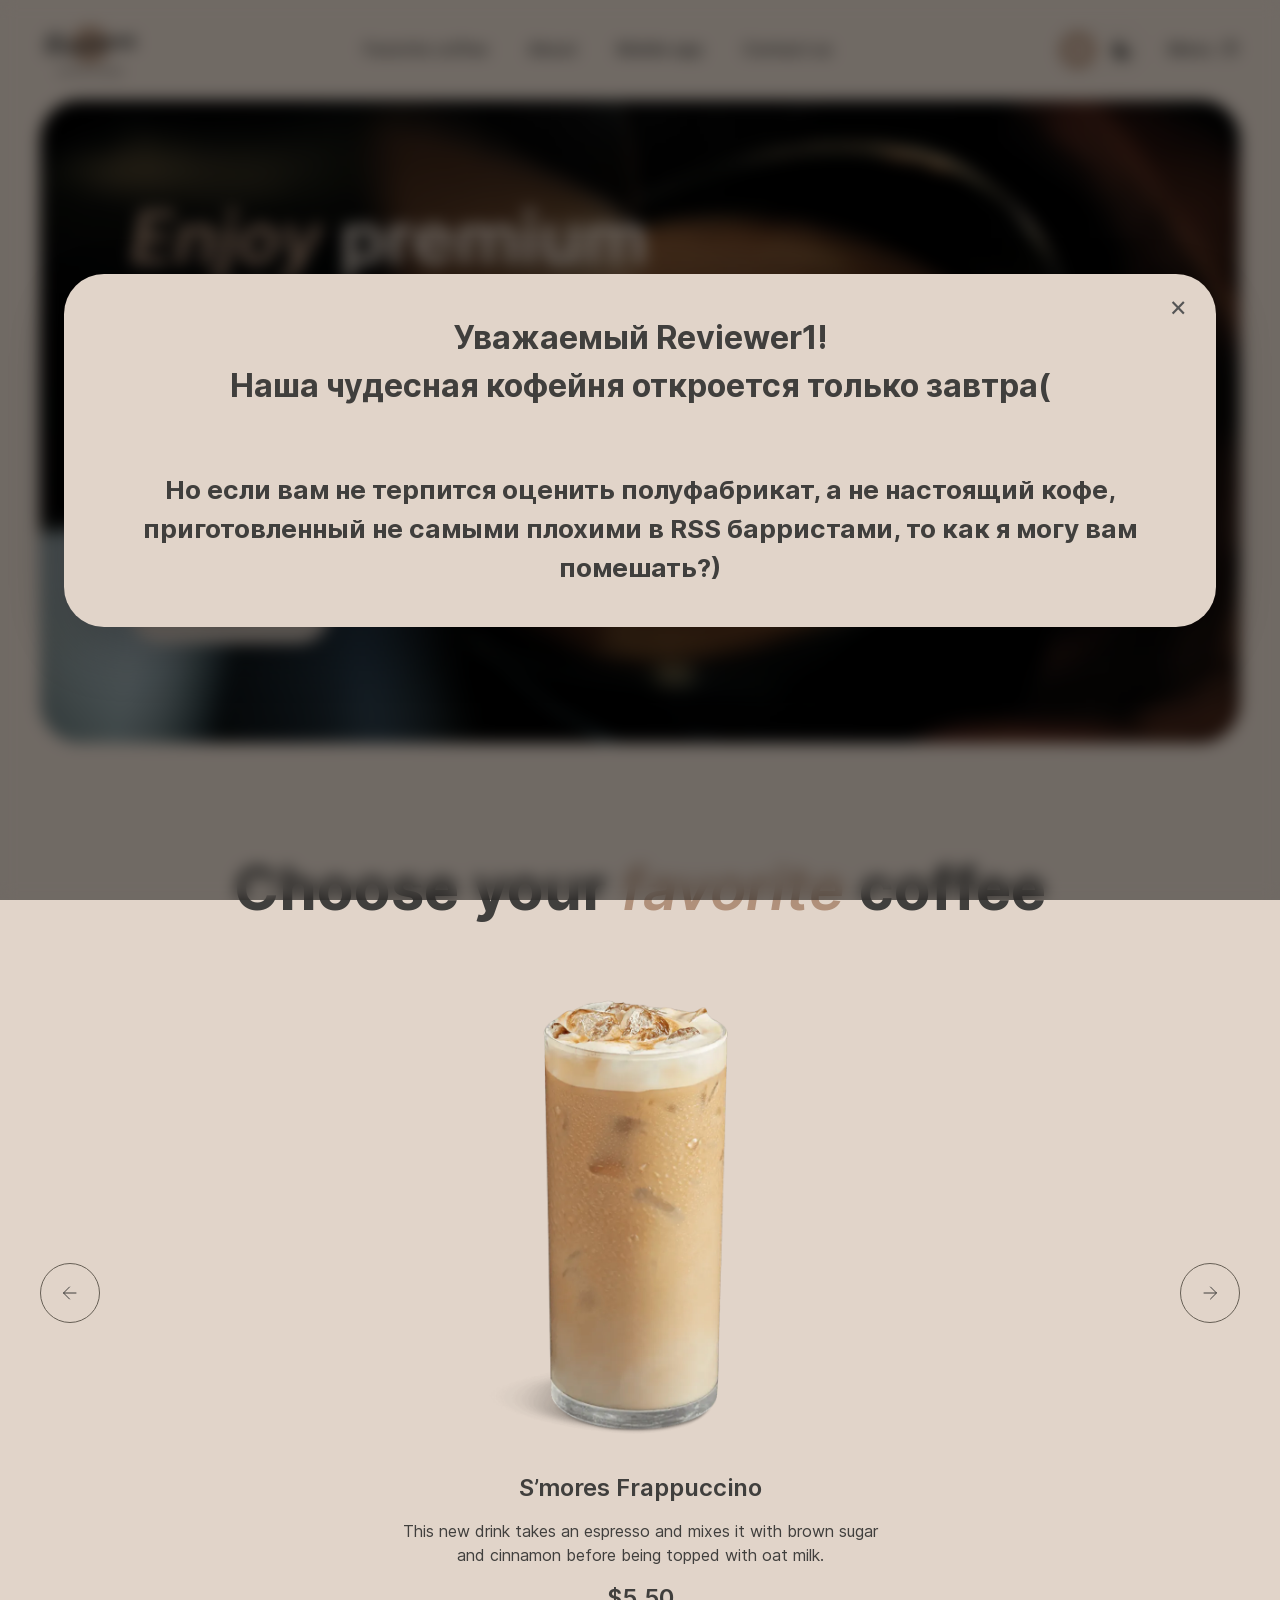
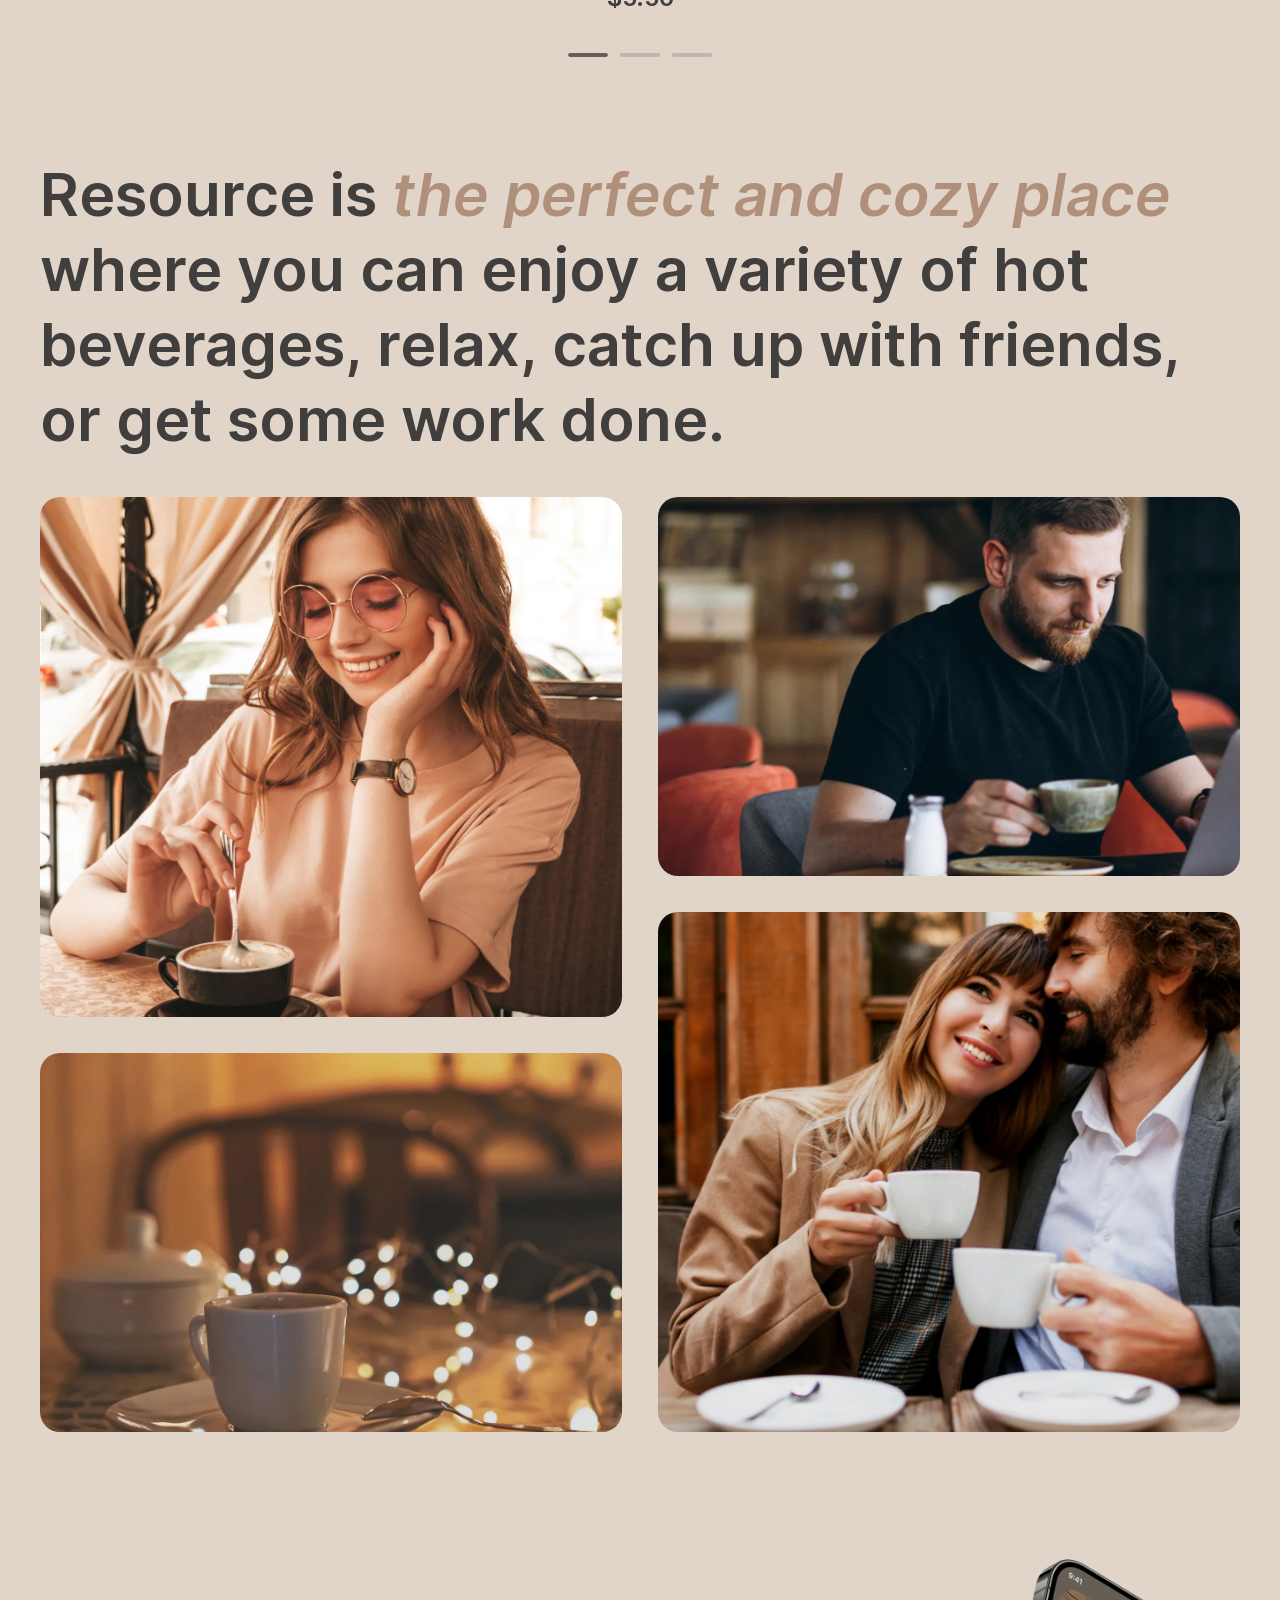
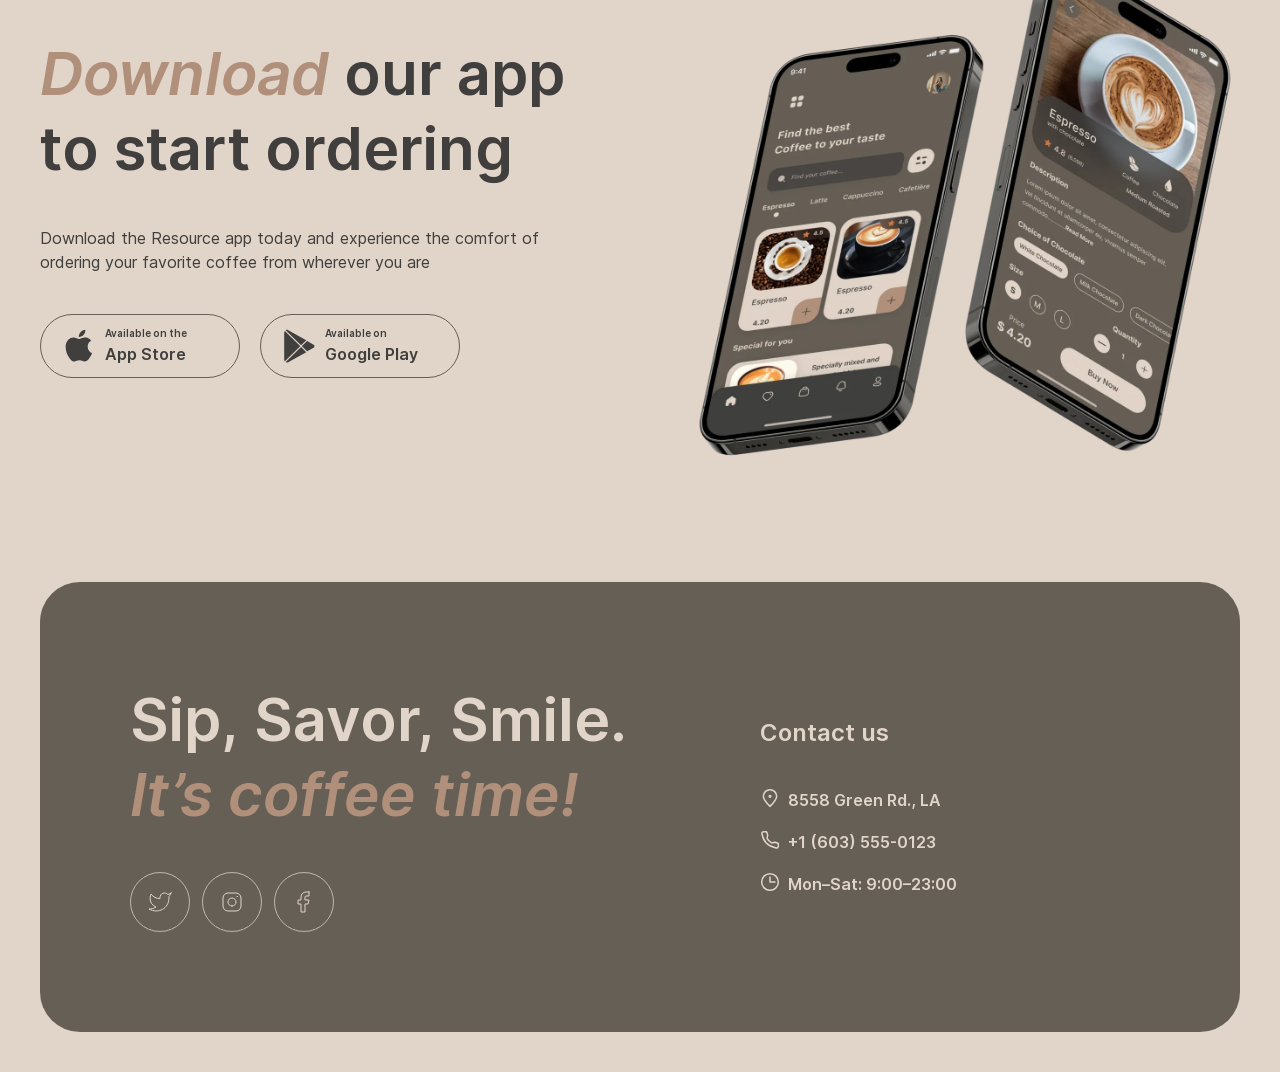
==== index.html @ 0e4a8564 "feat: add footer content" ====
<!DOCTYPE html>
<html lang="en">
<head>
    <meta charset="UTF-8">
    <meta name="viewport" content="width=device-width, initial-scale=1.0">

    <link rel="stylesheet" href="./assets/css/style.css">

    <link rel="icon" type="image/x-icon" href="./favicon.ico">

    <title>Coffee House</title>

    <script>
        (function() {
            const savedTheme = localStorage.getItem('theme');
            const systemPrefersDark = window.matchMedia('(prefers-color-scheme: dark)').matches;
            
            if (savedTheme === 'dark' || (!savedTheme && systemPrefersDark)) {
                document.documentElement.setAttribute('data-theme', 'dark');
            }
        })();
    </script>
</head>
<body>
    <div class="container">
        <header class="header">
            <a class="header__logo" href="./"></a>

            <nav class="header__menu">
                <a class="header__menu-btn link" href="#favorite-coffee">
                    <span>Favorite coffee</span>
                    <span class="link__underline"></span>
                </a>
                <a class="header__menu-btn link" href="#about">
                <span>About</span>
                <span class="link__underline"></span>
                </a>
                <a class="header__menu-btn link" href="#mob-app">
                <span>Mobile app</span>
                <span class="link__underline"></span>
                </a>
                <a class="header__menu-btn link" href="#contact-us">
                <span>Contact us</span>
                <span class="link__underline"></span>
                </a>
            </nav>

            <div class="header__btns-wrapper">
                <button class="header__mob-menu"></button>
                <a class="header__menu-btn header__menu-btn_coffee link" href="./menu.html">
                    <span>Menu</span>
                    <span class="link__underline"></span>
                </a>
                <button class="header__theme" id="theme-toggle"></button>
            </div>
        </header>

        <main class="main">
            <section class="mainscrn">
                <div class="mainscrn__content">
                    <h1 class="mainscrn__title">
                        <span class="mainscrn__title_accent title-accent">Enjoy</span> premium coffee at our charming cafe
                    </h1>
                    <p class="mainscrn__text">
                        With its inviting atmosphere and delicious coffee options, the Coffee House Resource is a popular destination for coffee lovers and those seeking a warm and inviting space to enjoy their favorite beverage.
                    </p>
                    <a class="mainscrn__link" href="./menu.html">
                        <span class="mainscrn__link-txt">Menu</span>
                    </a>
                </div>
            </section>

            <section class="favorite-coffee" id="favorite-coffee">
                <h2 class="favorite-coffee__title">Choose your <span class="favorite-coffee__title_accent title-accent">favorite</span> coffee</h2>
                <div class="slider">
                    <div class="slider__wrapper">
                        <div class="slider__btn-wrapper">
                            <button class="slider__btn slider__btn_left" id="slider-btn-left">
                                <svg width="24" height="24" viewBox="0 0 24 24" fill="none" xmlns="http://www.w3.org/2000/svg">
                                    <path d="M6 12H18.5M12.5 18L18.5 12L12.5 6" stroke-linecap="round" stroke-linejoin="round" />
                                </svg>
                            </button>
                        </div>
                        <div class="slider__line-wrapper">
                            <div class="slider__line">
                                <div class="slider__slide-item">
                                    <div class="slide">
                                        <div class="slide__img-wrapper">
                                            <img class="slide__img" src="./assets/img/slider/coffee-slider-1.webp" alt="A glass of S’mores Frappuccino">
                                        </div>
                                        <h3 class="slide__header">S’mores Frappuccino</h3>
                                        <div class="slide__description">
                                            This new drink takes an espresso and mixes it with brown sugar and cinnamon before being topped with oat milk.
                                        </div>
                                        <div class="slider__price">$5.50</div>
                                    </div>
                                </div>
                            </div>
                        </div>
                        <div class="slider__btn-wrapper">
                            <button class="slider__btn slider__btn_right" id="slider-btn-right">
                                <svg width="24" height="24" viewBox="0 0 24 24" fill="none" xmlns="http://www.w3.org/2000/svg">
                                    <path d="M6 12H18.5M12.5 18L18.5 12L12.5 6" stroke-linecap="round" stroke-linejoin="round" />
                                </svg>
                            </button>
                        </div>
                    </div>
                    <div class="slider__pagination-wrapper">
                        <div class="slider__pagination">
                            <div class="slider__pagination-item"></div>
                            <div class="slider__pagination-item"></div>
                            <div class="slider__pagination-item"></div>
                        </div>
                    </div>
                </div>
            </section>

            <section class="about" id="about">
                <h2 class="about__title">
                    Resource is <span class="about__title_accent title-accent">the perfect and cozy place</span> where you can enjoy a variety of hot beverages, relax, catch up with friends, or get some work done.
                </h2>
                <div class="about__gallery-wrapper gallery">
                    <div class="gallery__column">
                        <div class="gallery__item">
                            <img class="gallery__img" src="./assets/img/about/about-1.webp" alt="a young woman in a cafe">
                        </div>
                        <div class="gallery__item gallery__item_small">
                            <img class="gallery__img" src="./assets/img/about/about-2.webp" alt="a cup of coffee on the table">
                        </div>
                    </div>
                    <div class="gallery__column">
                        <div class="gallery__item gallery__item_small">
                            <img class="gallery__img" src="./assets/img/about/about-3.webp" alt="a man with a cup of coffee">
                        </div>
                        <div class="gallery__item">
                            <img class="gallery__img" src="./assets/img/about/about-4.webp" alt="a man and a woman in a cafe.">
                        </div>
                    </div>
                </div>
            </section>

            <section class="mob-app" id="mob-app">
                <div class="mob-app__column">
                    <div class="mob-app__content-wrapper">
                        <h2 class="mob-app__title">
                            <span class="mob-app__title_accent title-accent">Download</span>&nbsp;our&nbsp;app<br>to&nbsp;start&nbsp;ordering
                        </h2>
                        <p class="mob-app__description">
                            Download the Resource app today and experience the comfort of ordering your favorite coffee from wherever you are
                        </p>
                        <div class="mob-app__btns-wrapper">
                            <a class="mob-app__link" href="https://www.apple.com/app-store/" target="_blank">
                                <svg width="36" height="36" viewBox="0 0 36 36" fill="none" xmlns="http://www.w3.org/2000/svg">
                                    <path d="M26.7063 18.6307C26.6694 14.6324 30.0641 12.6872 30.2193 12.5966C28.2967 9.86366 25.3169 9.49026 24.2697 9.46048C21.767 9.20369 19.3393 10.9206 18.0644 10.9206C16.764 10.9206 14.8008 9.48529 12.6848 9.52747C9.96196 9.56841 7.41468 11.1055 6.01762 13.4923C3.13444 18.359 5.28474 25.5108 8.04705 29.4446C9.42884 31.3712 11.0435 33.5223 13.1569 33.4466C15.2245 33.3635 15.9968 32.1614 18.4919 32.1614C20.9641 32.1614 21.6893 33.4466 23.8447 33.3983C26.0637 33.3635 27.4608 31.463 28.7942 29.519C30.3911 27.3108 31.0323 25.1362 31.0578 25.0245C31.0056 25.0071 26.7483 23.4229 26.7063 18.6307Z" />
                                    <path d="M22.6347 6.87268C23.7468 5.51675 24.5076 3.67205 24.2964 1.80005C22.6869 1.86952 20.674 2.88554 19.5149 4.21169C18.4893 5.38029 17.5732 7.29571 17.8099 9.097C19.6179 9.2285 21.4743 8.20752 22.6347 6.87268Z" />
                                </svg>
                                <span class="mob-app__btn-text-wrapper">
                                    <span class="mob-app__btn-label">Available on the</span>
                                    <span class="mob-app__btn-text">App Store</span>
                                </span>
                            </a>
                            <a class="mob-app__link" href="https://pay.google.com/" target="_blank">
                                <svg width="36" height="36" viewBox="0 0 36 36" fill="none" xmlns="http://www.w3.org/2000/svg">
                                    <path d="M3.7558 3.20309C3.39335 3.57302 3.18359 4.14896 3.18359 4.89483V31.4995C3.18359 32.2454 3.39335 32.8213 3.7558 33.1913L3.84525 33.2725L19.1359 18.3701V18.0182L3.84525 3.11587L3.7558 3.20309Z" />
                                    <path d="M26.0776 23.34L20.9863 18.3701V18.0182L26.0837 13.0482L26.1979 13.1129L32.2345 16.4618C33.9573 17.4122 33.9573 18.9761 32.2345 19.9325L26.1979 23.2754L26.0776 23.34Z" />
                                    <path d="M25.2733 24.2008L20.0617 19.1196L4.68164 34.1167C5.25384 34.7031 6.18695 34.7738 7.24807 34.1873L25.2733 24.2008Z" />
                                    <path d="M25.2733 12.1876L7.24807 2.20103C6.18695 1.62058 5.25384 1.69125 4.68164 2.27772L20.0617 17.2688L25.2733 12.1876Z" />
                                </svg>
                                <span class="mob-app__btn-text-wrapper">
                                    <span class="mob-app__btn-label">Available on</span>
                                    <span class="mob-app__btn-text">Google Play</span>
                                </span>
                            </a>
                        </div>
                    </div>
                </div>
                <div class="mob-app__column">
                    <div class="mob-app__img-wrapper">
                        <img class="mob-app__img" src="./assets/img/mobile-screens.webp" alt="Mobile phones">
                    </div>
                </div>
            </section>
        </main>

        <footer class="footer" id="contact-us">
            <div class="footer__column">
                <h2 class="footer__title">
                    Sip,&nbsp;Savor,&nbsp;Smile.<br> 
                    <span class="footer__title_accent title-accent">
                        It’s&nbsp;coffee&nbsp;time!
                    </span>
                </h2>
                <div class="footer__links-wrapper">
                    <a class="footer__social-link" href="https://x.com/" target="_blank">
                        <svg class="contact-us__btn-svg" width="24" height="24" viewBox="0 0 24 24" fill="none" xmlns="http://www.w3.org/2000/svg">
                            <path d="M23 3.01006C23 3.01006 20.9821 4.20217 19.86 4.54006C19.2577 3.84757 18.4573 3.35675 17.567 3.13398C16.6767 2.91122 15.7395 2.96725 14.8821 3.29451C14.0247 3.62177 13.2884 4.20446 12.773 4.96377C12.2575 5.72309 11.9877 6.62239 12 7.54006V8.54006C10.2426 8.58562 8.50127 8.19587 6.93101 7.4055C5.36074 6.61513 4.01032 5.44869 3 4.01006C3 4.01006 -1 13.0101 8 17.0101C5.94053 18.408 3.48716 19.109 1 19.0101C10 24.0101 21 19.0101 21 7.51006C20.9991 7.23151 20.9723 6.95365 20.92 6.68006C21.9406 5.67355 23 3.01006 23 3.01006Z" stroke="#E1D4C9" stroke-linecap="round" stroke-linejoin="round"></path>
                        </svg>
                    </a>
                    <a class="footer__social-link" href="https://www.instagram.com/" target="_blank">
                        <svg class="contact-us__btn-svg" width="24" height="24" viewBox="0 0 24 24" fill="none" xmlns="http://www.w3.org/2000/svg">
                            <path d="M12 16C14.2091 16 16 14.2091 16 12C16 9.79086 14.2091 8 12 8C9.79086 8 8 9.79086 8 12C8 14.2091 9.79086 16 12 16Z" stroke="#E1D4C9" stroke-linecap="round" stroke-linejoin="round"></path>
                            <path d="M3 16V8C3 5.23858 5.23858 3 8 3H16C18.7614 3 21 5.23858 21 8V16C21 18.7614 18.7614 21 16 21H8C5.23858 21 3 18.7614 3 16Z" stroke="#E1D4C9"></path>
                            <path d="M17 6.51L17.51 6.49889" stroke="#E1D4C9" stroke-linecap="round" stroke-linejoin="round"></path>
                        </svg>
                    </a>
                    <a class="footer__social-link" href="https://www.facebook.com/" target="_blank">
                        <svg class="contact-us__btn-svg" width="24" height="24" viewBox="0 0 24 24" fill="none" xmlns="http://www.w3.org/2000/svg">
                            <path d="M17 2H14C12.6739 2 11.4021 2.52678 10.4645 3.46447C9.52678 4.40215 9 5.67392 9 7V10H6V14H9V22H13V14H16L17 10H13V7C13 6.73478 13.1054 6.48043 13.2929 6.29289C13.4804 6.10536 13.7348 6 14 6H17V2Z" stroke="#E1D4C9" stroke-linecap="round" stroke-linejoin="round"></path>
                        </svg>
                    </a>
                </div>
            </div>
            <div class="footer__column footer__column_right">
                <div class="footer__contacts-wrapper">
                    <h3 class="footer__subtitle">Contact us</h3>
                    <a class="footer__link" href="https://maps.app.goo.gl/5WCi4WLvcCcSNafm6" target="_blank">
                        <span>8558 Green Rd., LA</span>
                        <span class="footer__link-underline"></span>
                    </a>
                    <a class="footer__link footer__link_phone" href="tel:+16035550123">
                        <span>+1 (603) 555-0123</span>
                        <span class="footer__link-underline"></span>
                    </a>
                    <p class="footer__time">
                        <span>Mon–Sat: 9:00–23:00</span>
                    </p>
                </div>
            </div>
        </footer>
    </div>

    <script type="module" src="./assets/js/main.js"></script>
    <script type="module" src="./assets/js/popup.js"></script>
</body>
</html>
---- assets/css/style.css ----
/*--- Fonts ---*/
/* Inter Regular */
@font-face {
  font-family: 'Inter';
  src: url('./../fonts/Inter-Regular.woff2') format('woff2');
  font-weight: 400;
  font-style: normal;
  font-display: swap;
}

/* Inter SemiBold */
@font-face {
  font-family: 'Inter';
  src: url('./../fonts/Inter-SemiBold.woff2') format('woff2');
  font-weight: 600;
  font-style: normal;
  font-display: swap;
}

/* Inter SemiBold Italic */
@font-face {
  font-family: 'Inter';
  src: url('./../fonts/Inter-SemiBoldItalic.woff2') format('woff2');
  font-weight: 600;
  font-style: italic;
  font-display: swap;
}

/* Inter Bold */
@font-face {
  font-family: 'Inter';
  src: url('./../fonts/Inter-Bold.woff2') format('woff2');
  font-weight: 700;
  font-style: normal;
  font-display: swap;
}

/*--- Reset ---*/
* {
  /*--- Disable outline light on touchscreen devices ---*/
  -webkit-tap-highlight-color: transparent;
  outline: none;

  /*--- Disable select text and image ---*/
  -moz-user-select: none;
  -o-user-select: none;
  -khtml-user-select: none;
  -webkit-user-select: none;
  -ms-user-select: none;
  user-select: none;

  /*--- Reset Styles ---*/
  box-sizing: border-box;
  padding: 0;
  margin: 0;

  /*--- Scrollbar for all ---*/
  scrollbar-width: thin; /* thin | auto | none */
  scrollbar-color: rgba(120, 120, 120, 0.4) transparent;
}

/*--- Scrollbar for all ---*/
::-webkit-scrollbar {
  width: 12px;
  height: 12px;
}

::-webkit-scrollbar-track {
  background: transparent;
}

::-webkit-scrollbar-thumb {
  background-color: rgba(120, 120, 120, 0.4);
  border-radius: 6px;
  border: 3px solid transparent;
  background-clip: content-box;
}

::-webkit-scrollbar-thumb:hover {
  background-color: rgba(120, 120, 120, 0.6);
}

/*--- Vars ---*/
:root {
  /* Colors */
  --main-bg-color: #e1d4c9;
  --background-container: #665f55;
  --text-primary: #403f3d;
  --text-inverse: #e1d4c9;
  --text-accent: #b0907a;
  --border-primary: #c1b6ad;
  --border-color: #665f55;
  --pagination-color: #c1b6ad;
  --pagination-active: #665f55;
  --arrow: #403F3D;

  /* paddings */
  --main-paddings: clamp(16px, calc(16px + (40 - 16) * ((100vw - 400px) / (760 - 400))), 40px);
  --mainscrn-paddings-tb: 100px;
  --mainscrn-paddings-lr: clamp(60px, calc(60px + (100 - 60) * ((100vw - 800px) / (1440 - 800))), 100px);
  --footer-paddings-tb: 100px;
  --footer-paddings-lr: clamp(60px, calc(60px + (100 - 60) * ((100vw - 800px) / (1440 - 800))), 100px);

  transition: background-color 0.4s ease, color 0.4s ease;
}

html[data-theme="dark"] {
  --main-bg-color: #292826;
  --background-container: #403f3d;
  --text-primary: #e1d4c9;
  --border-primary: #665f55;
  --border-color: #c1b6ad;
  --pagination-color: #665f55;
  --pagination-active: #c1b6ad;
  --arrow: #E1D4C9;
}

/*--- Common ---*/
html {
  scroll-behavior: smooth;
}

body {
  display: flex;
  flex-direction: column;
  align-items: center;

  width: 100%;
  min-height: 100vh;

  font-family: Inter;
  font-size: 16px;
  font-weight: 400;
  line-height: 1.5;
  color: var(--text-primary);

  background-color: var(--main-bg-color);
}

a {
  text-decoration: none;
}

.container {
  width: 100%;
  min-height: 100vh;
  max-width: 1440px;
  padding: 20px var(--main-paddings) 40px var(--main-paddings);
}

.link {
  display: flex;
  align-items: flex-start;
  position: relative;
  text-decoration: none;
  color: var(--text-primary);
  font-size: 16px;
  font-style: normal;
  font-weight: 600;
  line-height: 149%;
  height: 24px;
  overflow: visible;
}

.link__underline {
  position: absolute;
  left: 0px;
  bottom: -2px;
  display: flex;
  justify-content: center;
  width: 100%;
  height: 2px;
}

.link__underline::after {
  content: '';
  background-color: var(--text-primary);
  display: block;
  width: 1px;
  height: 2px;
  opacity: 0;
  transition: 0.4s ease-in;
  -webkit-transition: 0.4s ease-in;
}

.link_on .link__underline::after {
  width: 100%;
  opacity: 1;
}


/*--- Header ---*/
.header {
  display: flex;
  justify-content: space-between;
  align-items: center;

  width: 100%;
  height: 60px;
}

.header__logo {
  display: block;
  position: relative;

  width: 100px;
  height: 60px;

  background-image: url(./../img/logo.svg);
  background-repeat: no-repeat;
  background-position: center;
  background-size: 100%;
}

.header__logo::before {
  content: '';
  position: absolute;
  top: 0;
  left: 0;
  width: 100%;
  height: 100%;
  z-index: 1;
  opacity: 0;
  transition: opacity 0.4s ease;

  background-image: url(./../img/logo-dark.svg);
  background-repeat: no-repeat;
  background-position: center;
  background-size: 100%;
}

html[data-theme="dark"] .header__logo::before {
  opacity: 1;
}

.header__menu {
  display: flex;
  gap: clamp(12px, calc(12px + (40 - 12) * ((100vw - 780px) / (930 - 780))), 40px);
}

.header__btns-wrapper {
  display: flex;
  flex-direction: row-reverse;
  align-items: center;
  gap: clamp(12px, calc(12px + (24 - 12) * ((100vw - 780px) / (930 - 780))), 24px);
}

.header__mob-menu {
  position: relative;

  display: none;
  justify-content: center;
  align-items: center;

  width: 44px;
  height: 44px;

  border: 1px solid var(--border-color);
  border-radius: 50%;
  background-color: transparent;

  cursor: pointer;
}

.header__mob-menu::before,
.header__mob-menu::after {
  content: '';
  position: absolute;
  top: 16px;
  left: 13px;

  width: 16px;
  height: 2px;

  background-color: var(--border-color);
}

.header__mob-menu::after {
  top: auto;
  bottom: 16px;
}

.header__menu-btn_coffee {
  position: relative;
  width: 72px;
}

.header__menu-btn_coffee::before,
.header__menu-btn_coffee::after {
  content: '';
  position: absolute;
  top: 0px;
  right: 0px;
  overflow: visible;
  z-index: 0;

  width: 20px;
  height: 20px;

  background-image: url(./../img/coffee-cup.svg);
  background-repeat: no-repeat;
  background-size: 100%;
  background-position: center;

  opacity: 1;

  transition: opacity 0.4s ease;
}

.header__menu-btn_coffee::after {
  background-image: url(./../img/coffee-cup-dark.svg);
  opacity: 0;
}

html[data-theme="dark"] .header__menu-btn_coffee::after {
  opacity: 1;
}

.header__theme {
  position: relative;
  width: 88px;
  height: 44px;

  display: block;

  border: none;
  background-color: transparent;
  background-image: url(./../img/theme-switch.svg);
  background-repeat: no-repeat;
  background-size: 100%;
  background-position: center;

  cursor: pointer;
}

.header__theme::before {
  content: '';
  position: absolute;
  top: 0;
  left: 0;
  z-index: 1;
  width: 100%;
  height: 100%;

  background-image: url(./../img/theme-switch-hover.svg);
  background-repeat: no-repeat;
  background-size: 100%;
  background-position: center;

  opacity: 0;

  transition: opacity 0.4s ease;
}

html[data-theme="dark"] .header__theme {
  background-image: url(./../img/theme-switch-dark.svg);
}

html[data-theme="dark"] .header__theme::before {
  background-image: url(./../img/theme-switch-dark-hover.svg);
}



/*--- Main ---*/
.main {
  width: 100%;
  margin-top: 20px;
  min-height: 100px;
}

/* Main Screen */
.mainscrn {
  position: relative;
  overflow: hidden;

  width: 100%;
  padding: var(--mainscrn-paddings-tb) var(--mainscrn-paddings-lr);

  border-radius: 40px;
  background-image: url(./../img/img-hero.webp);
  background-repeat: no-repeat;
  background-size: cover;
  background-position: center;
}

.mainscrn__content {
  width: 100%;
  max-width: 530px;
}

.mainscrn__title {
  font-weight: 600;
  font-size: clamp(42px, calc(42px + (72 - 42) * ((100vw - 400px) / (760 - 400))), 72px);
  color: var(--text-inverse);
  line-height: 1.05;
}

.title-accent {
  font-style: italic;
  color: var(--text-accent);
}

.mainscrn__text {
  margin-top: 40px;
  font-weight: 400;
  line-height: 1.5;
  color: var(--text-inverse);
}

.mainscrn__link {
  display: flex;
  justify-content: center;
  align-items: center;

  width: 200px;
  height: 64px;
  margin-top: 40px;
  border-radius: 100px;

  background-color: var(--main-bg-color);
  font-weight: 600;
  color: var(--text-primary);
}

.mainscrn__link-txt {
  position: relative;
  padding-right: 25px;

  transform: translateX(12px);

  transition: transform 0.4s ease;
}

.mainscrn__link-txt::after {
  content: '';
  position: absolute;
  top: 0px;
  right: 0px;

  width: 20px;
  height: 20px;

  background-image: url(./../img/coffee-cup.svg);
  background-repeat: no-repeat;
  background-image: cover;
  background-position: center;
  opacity: 0;

  transition: opacity 0.4s ease;
}

html[data-theme="dark"] .mainscrn__link-txt::after {
  background-image: url(./../img/coffee-cup-dark.svg);
}

/* Favorite Coffee */
.favorite-coffee {
  margin-top: 100px;
}

.favorite-coffee__title {
  font-size: clamp(32px, calc(32px + (60 - 32) * ((100vw - 400px) / (760 - 400))), 60px);
  color: var(--text-primary);
  text-align: center;
}

.slider {
  position: relative;
  overflow: hidden;
  margin-top: 40px;
}

.slider__wrapper {
  display: flex;
  justify-content: space-between;
}

.slider__pagination-wrapper {
  display: flex;
  justify-content: center;
  margin-top: 40px;
}

.slider__pagination {
  display: flex;
  gap: 12px;
}

.slider__pagination-item {
  position: relative;
  overflow: hidden;

  width: 40px;
  height: 4px;
  border-radius: 2px;
  background-color: var(--pagination-color);

  cursor: pointer;
}

.slider__pagination-item::before {
  content: '';
  position: absolute;
  top: 0;
  left: 0;

  width: 40px;
  height: 4px;

  border-radius: 2px;
  background-color: var(--pagination-active);
  
  transform: translateX(-100%);
}

.slider__pagination-item:nth-child(1)::before {
  transform: translateX(0%);
}

.slider__btn-wrapper {
  display: flex;
  justify-content: center;
  align-items: center;

  width: 60px;
}

.slider__btn {
  display: flex;
  justify-content: center;
  align-items: center;

  width: 60px;
  height: 60px;

  border: 1px solid var(--border-color);
  border-radius: 50%;
  background-color: transparent;

  transition: all 0.4s ease;
  cursor: pointer;
}

.slider__btn svg path {
  stroke: var(--arrow);
  transition: all 0.4s ease;
}

.slider__btn_left {
  transform: rotate(180deg);
}

.slider__line-wrapper {
  position: relative;
  flex: 1 1 auto;
  
  min-height: 100px;
}

.slider__line {
  position: relative;

  display: flex;

  width: 100%;
  min-height: 100px;
}

.slider__slide-item {
  display: flex;
  justify-content: center;
  
  width: 100%;
}

.slide {
  width: 100%;
  max-width: 480px;
}

.slide__img-wrapper {
  position: relative;
  overflow: hidden;

  display: flex;
  justify-content: center;
  align-items: center;

  width: 100%;
  aspect-ratio: 1 / 1;
}

.slide__header {
  margin-top: 20px;
}

.slide__img {
  width: 100%;
  object-fit: cover;
}

.slide__header {
  margin-top: 20px;
  text-align: center;
  font-size: 24px;
  font-weight: 600;
  line-height: 1.25;
}

.slide__description {
  margin-top: 16px;
  text-align: center;
}

.slider__price {
  margin-top: 16px;
  font-weight: 600;
  font-size: 24px;
  line-height: 1.25;
  text-align: center;
}

/* About */
.about {
  margin-top: 100px;
}

.about__title {
  font-size: clamp(32px, calc(32px + (60 - 32) * ((100vw - 400px) / (760 - 400))), 60px);
  font-weight: 600;
  line-height: 1.25;
}

.about__gallery-wrapper {
  display: flex;
  gap: clamp(12px, calc(12px + (40 - 12) * ((100vw - 780px) / (1360 - 780))), 40px);

  margin-top: 40px;
}

.gallery__column {
  flex: 1 1 auto;
  display: flex;
  flex-direction: column;
  align-items: center;
  gap: clamp(12px, calc(12px + (40 - 12) * ((100vw - 780px) / (1360 - 780))), 40px);

  width: 50%;
}

.gallery__item {
  position: relative;
  overflow: hidden;

  display: flex;
  justify-content: center;
  align-items: center;

  width: 100%;
  aspect-ratio: 66 / 59;

  border-radius: 20px;
}

.gallery__item_small {
  aspect-ratio: 66 / 43;
}

.gallery__img {
  display: block;
  width: 100%;
  object-fit: cover;
  transform: scale(1.1);
  transition: transform 0.4s ease;
}

/* Mobile App */
.mob-app {
  position: relative;
  overflow: hidden;

  display: flex;
  gap: 100px;
  margin-top: 100px;
}

.mob-app__column {
  flex: 1 1 auto;
  display: flex;
  align-items: center;
  width: 50%;
}

.mob-app__content-wrapper {
  width: 100%;
  max-width: 690px;
}

.mob-app__title {
  font-size: clamp(32px, calc(32px + (60 - 32) * ((100vw - 400px) / (760 - 400))), 60px);
  font-weight: 600;
  line-height: 1.25;
}

.mob-app__description {
  margin-top: 40px;
}

.mob-app__btns-wrapper {
  display: flex;
  flex-wrap: wrap;
  gap: 20px;
}

.mob-app__btns-wrapper {
  margin-top: 40px;
}

.mob-app__link {
  display: flex;
  gap: 8px;
  width: 200px;
  height: 64px;
  padding: 12px 20px;
  align-items: center;
  border: 1px solid var(--border-color);
  color: var(--text-primary);
  border-radius: 32px;
  text-decoration: none;
  cursor: pointer;
  transition: 0.4s ease-in;
  -webkit-transition: 0.4s ease-in;
}

.mob-app__link svg path {
  fill: var(--text-primary);
  transition: all 0.4s ease;
}

.mob-app__btn-text-wrapper {
  display: block;
}

.mob-app__btn-label {
  display: block;
  font-size: 10px;
  font-weight: 600;
  line-height: 1.4;
  letter-spacing: 0;
}

.mob-app__btn-text {
  display: block;
  font-size: 16px;
  font-weight: 600;
  line-height: 24px;
  letter-spacing: 0;
  margin: 2px 0 0 0;
}

.mob-app__img-wrapper {
  position: relative;
  overflow: hidden;
  width: 100%;
  max-width: 630px;
}

.mob-app__img {
  display: block;
  width: 100%;
}

/*--- Footer ---*/
.footer {
  display: flex;
  align-items: center;
  gap: 100px;

  width: 100%;
  margin-top: 100px;
  padding: var(--footer-paddings-tb) var(--footer-paddings-lr);

  border-radius: 40px;
  background-color: var(--background-container);
}

.footer__column {
  flex-shrink: 0;

  width: 100%;
  max-width: 530px;
}

.footer__column_right {
  display: flex;
  flex-direction: column;
  align-items: flex-start;
  width: auto;
}

.footer__contacts-wrapper {
  display: flex;
  flex-direction: column;
  align-items: flex-start;
}

.footer__title {
  font-size: clamp(32px, calc(32px + (60 - 32) * ((100vw - 400px) / (760 - 400))), 60px);
  font-weight: 600;
  line-height: 1.25;
  color: var(--text-inverse);
}

.footer__links-wrapper {
  display: flex;
  gap: 12px;
  margin-top: 40px;
}

.footer__social-link {
  display: flex;
  justify-content: center;
  align-items: center;

  width: 60px;
  height: 60px;

  border-radius: 50%;
  border: 1px solid var(--border-primary);

  transition: all 0.4s ease;
}

.footer__subtitle {
  margin: 18px 0px 40px 0px;

  font-weight: 600;
  font-size: 24px;
  line-height: 1.25;
  color: var(--text-inverse);
}

.footer__link,
.footer__time {
  position: relative;
  display: inline-block;
  padding-left: 28px;
  margin-bottom: 18px;
  color: var(--text-inverse);
  font-weight: 600;
  line-height: 1.5;
  background-image: url(./../img/pin-alt.svg);
  background-repeat: no-repeat;
  background-size: 20px;
  background-position: 0 0;
}

.footer__link_phone {
  background-image: url(./../img/phone.svg);
}

.footer__time {
  background-image: url(./../img/clock.svg);
}

.footer__link-underline {
  position: absolute;
  left: 3px;
  bottom: -3px;
  display: flex;
  justify-content: center;
  width: 100%;
  height: 2px;
}

.footer__link-underline::after {
  content: '';
  background-color: var(--text-inverse);
  display: block;
  width: 1px;
  height: 2px;
  opacity: 0;
  transition: 0.4s ease-in;
  -webkit-transition: 0.4s ease-in;
}


/*--- Media ---*/
@media (hover: hover) and (pointer: fine) {
  .link:hover .link__underline::after {
    width: 100%;
    opacity: 1;
  }

  .header__theme:hover::before {
    opacity: 1;
  }

  .mainscrn__link:hover .mainscrn__link-txt {
    transform: translateX(0px);
  }

  .mainscrn__link:hover .mainscrn__link-txt::after {
    opacity: 1;
  }

  .slider__btn:hover {
    background-color: var(--border-color);
  }

  .slider__btn:hover svg path {
    stroke: #E1D4C9;
  }

  html[data-theme="dark"] .slider__btn:hover,
  html[data-theme="dark"] .mob-app__link:hover {
    background-color: #403f3d;
    border: 1px solid #403f3d;
  }

  .gallery__img:hover {
    transform: scale(1);
  }

  .mob-app__link:hover {
    color: var(--text-inverse);
    background-color: var(--border-color);
  }

  .mob-app__link:hover svg path {
    fill: var(--text-inverse);
  }

  .footer__social-link:hover {
    border: 1px solid #e1d4c9;
    background-color: #e1d4c9;
  }

  .footer__social-link:hover svg path {
    stroke: #403f3d;
  }

  html[data-theme="dark"] .footer__social-link:hover {
    border: 1px solid #292826;
    background-color: #292826;
  }

  html[data-theme="dark"] .footer__social-link:hover svg path {
    stroke: #E1D4C9;
  }

  .footer__link:hover .footer__link-underline::after {
    width: 100%;
    opacity: 1;
  }
}

@media (max-width: 1150px) {
  .mob-app {
    flex-direction: column;
  }

  .mob-app__column {
    justify-content: center;
    width: 100%;
  }
}

@media (max-width: 1070px) {
  .footer {
    flex-direction: column;
  }

  .footer__subtitle {
    margin-top: 0;
  }

  .footer__column_right {
    width: 100%;
  }
  .footer__contacts-wrapper {
    width: 100%;
    max-width: 530px;
  }
}

@media (max-width: 768px) {
  :root {
    --mainscrn-paddings-tb: clamp(60px, calc(60px + (100 - 60) * ((100vw - 400px) / (760 - 400))), 100px);
    --mainscrn-paddings-lr: clamp(16px, calc(16px + (60 - 16) * ((100vw - 400px) / (760 - 400))), 60px); 
    --footer-paddings-tb: clamp(60px, calc(60px + (100 - 60) * ((100vw - 400px) / (760 - 400))), 100px);
    --footer-paddings-lr: clamp(16px, calc(16px + (60 - 16) * ((100vw - 400px) / (760 - 400))), 60px); 
  }

  .header__menu,
  .header__menu-btn_coffee,
  .gallery__column:nth-child(1) .gallery__item:nth-child(2),
  .gallery__column:nth-child(2) .gallery__item:nth-child(1) {
    display: none;
  }

  .header__mob-menu {
    display: flex;
  }

  .about__gallery-wrapper {
    flex-direction: column;
    gap: 40px;
  }

  .gallery__column {
    width: 100%;
    gap: 40px;
  }

  .gallery__item {
    aspect-ratio: auto;
    height: 590px;
  }

  .gallery__img {
    height: 100%;
  }

  .mob-app,
  .footer {
    gap: clamp(40px, calc(40px + (100 - 40) * ((100vw - 400px) / (760 - 400))), 100px);
  }
}

@media (max-width: 500px) {
  .slider__btn-wrapper {
    display: none;
  }
}


/*--- popup ---*/
.popup {
  background-color: var(--main-bg-color);
}

.popup-h2,
.popup-h3 {
  color: var(--text-primary);
  text-align: center;
}

.popup-h2 {
  font-size: 32px;
}

.popup-h3 {
  margin-top: 60px;
  font-size: 26px;
}
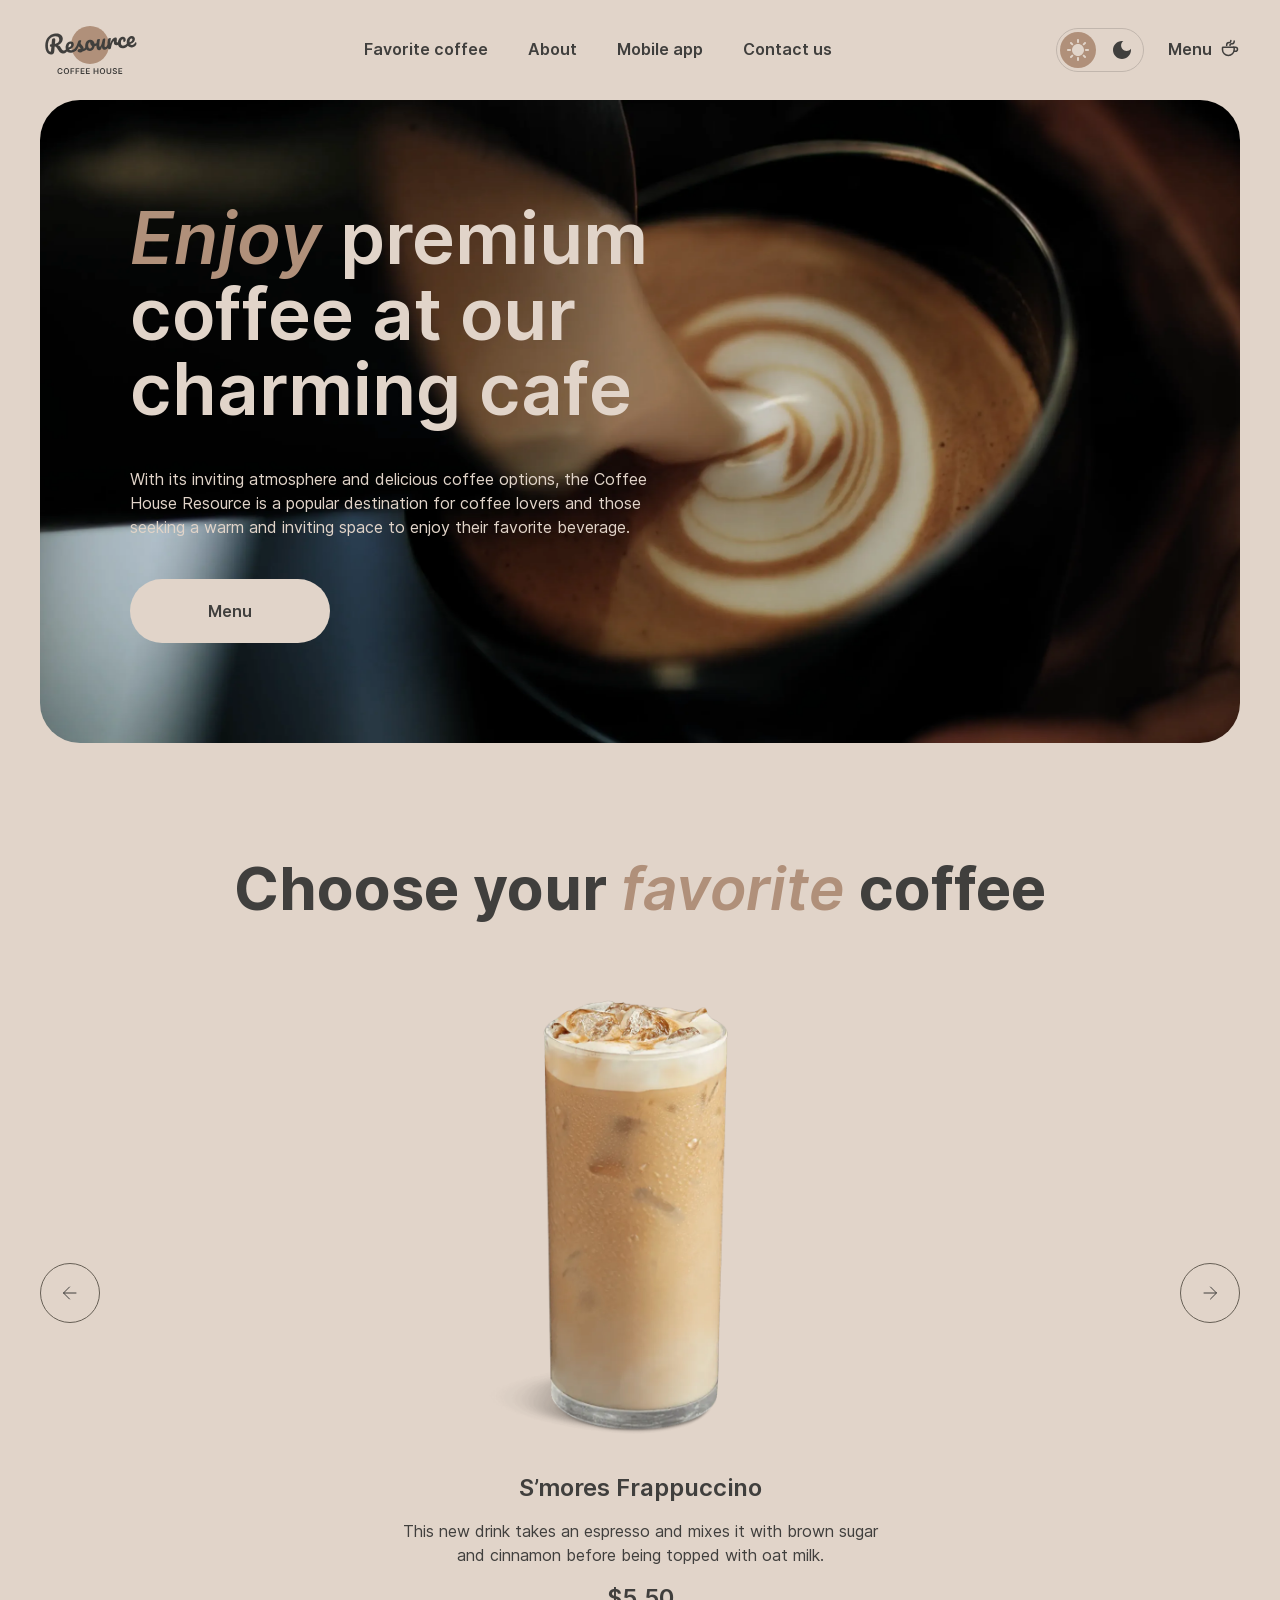
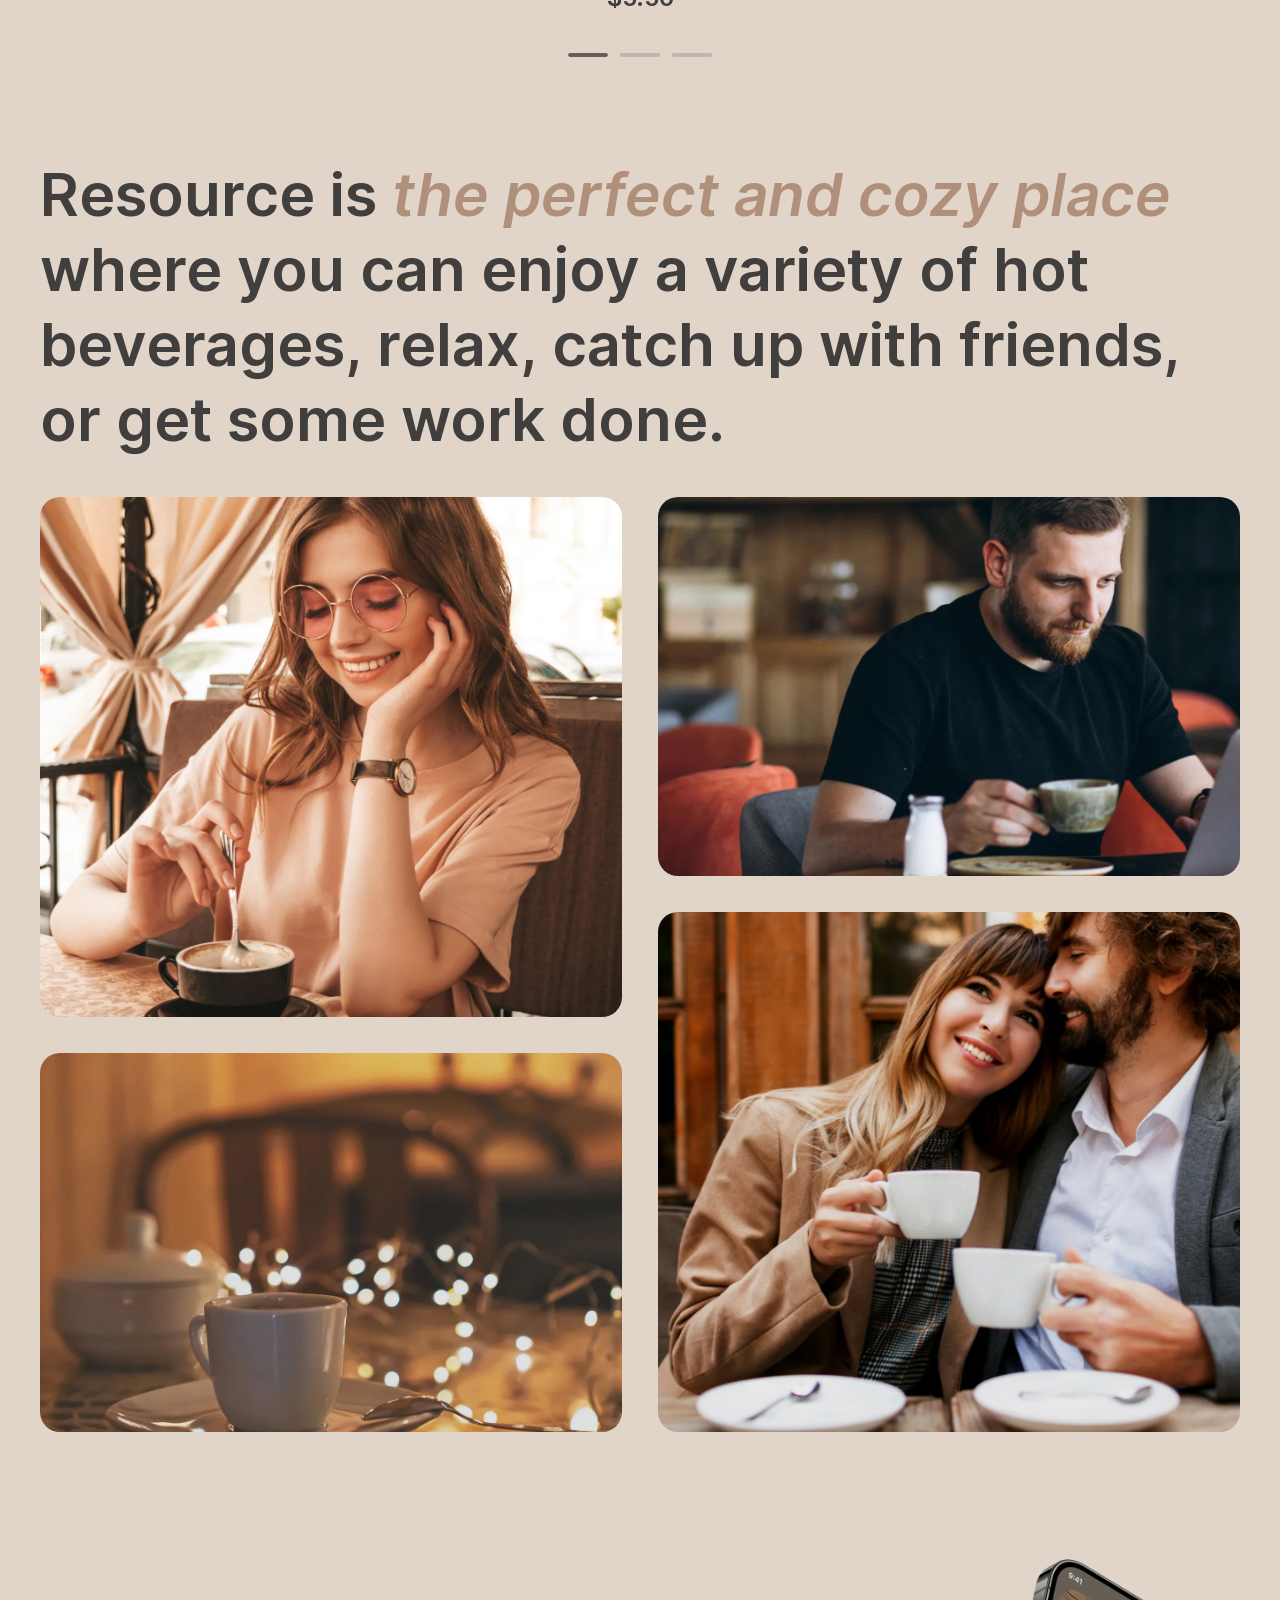
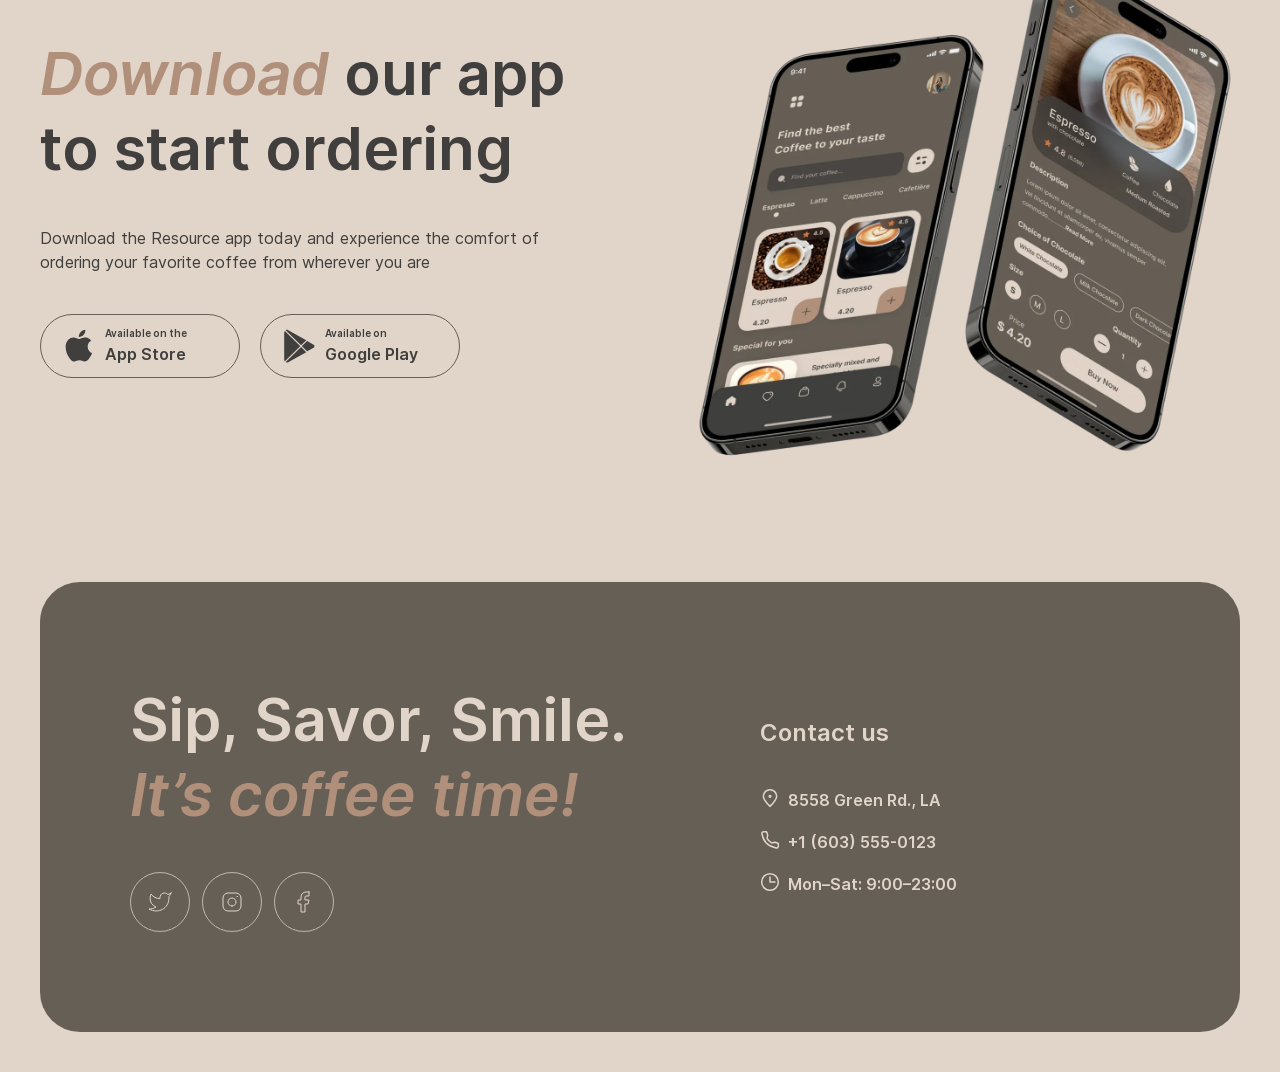
==== commit 07ad046c: "feat: add menu page content" ====
--- a/index.html
+++ b/index.html
@@ -230,6 +230,6 @@
     </div>
 
     <script type="module" src="./assets/js/main.js"></script>
-    <script type="module" src="./assets/js/popup.js"></script>
+    <!-- <script type="module" src="./assets/js/popup.js"></script> -->
 </body>
 </html>
--- a/assets/css/style.css
+++ b/assets/css/style.css
@@ -121,6 +121,9 @@
 }
 
 body {
+  position: relative;
+  overflow-x: hidden;
+
   display: flex;
   flex-direction: column;
   align-items: center;
@@ -771,6 +774,203 @@
   width: 100%;
 }
 
+/*--- Menu Page ---*/
+.menu-section {
+  display: flex;
+  flex-direction: column;
+  align-items: center;
+}
+
+.menu-section__title {
+  width: 100%;
+  max-width: 800px;
+  
+  font-size: clamp(32px, calc(32px + (60 - 32) * ((100vw - 400px) / (760 - 400))), 60px);
+  font-weight: 600;
+  line-height: 1.25;
+  text-align: center;
+}
+
+.menu-section__options-wrapper {
+  display: flex;
+  gap: 16px;
+  margin-top: 40px;
+}
+
+.menu-section__option {
+  display: flex;
+  justify-content: center;
+  align-items: center;
+  gap: 8px;
+
+  padding: 8px 16px 8px 8px;
+  border-radius: 23px;
+
+  font-family: Inter;
+  font-size: 16px;
+  font-weight: 600;
+  color: var(--text-primary);
+
+  background-color: transparent;
+  border: 1px solid var(--border-primary);
+
+  cursor: pointer;
+
+  transition: all 0.4s ease;  
+}
+
+.menu-section__option-icon {
+  display: flex;
+  justify-content: center;
+  align-items: center;
+
+  width: 30px;
+  height: 30px;
+  border-radius: 50%;
+
+  background-color: var(--border-primary);
+  background-image: url(./../img/coffee.png);
+  background-repeat: no-repeat;
+  background-size: 17px;
+  background-position: center;
+  transition: all 0.4s ease;
+}
+
+.menu-section__option:nth-child(2) > .menu-section__option-icon {
+  background-image: url(./../img/tea.png);
+}
+
+.menu-section__option:nth-child(3) > .menu-section__option-icon {
+  background-image: url(./../img/dessert.png);
+}
+
+.menu-section__option_active {
+  border: 1px solid #665f55;
+  background-color: #665f55;
+  color: var(--text-inverse);
+}
+
+.menu-section__option_active .menu-section__option-icon {
+  background-color: var(--text-inverse);
+}
+
+html[data-theme="dark"] .menu-section__option_active {
+  border: 1px solid #403f3d;
+  background-color: #403f3d;
+  color: var(--text-inverse);
+}
+
+html[data-theme="dark"] .menu-section__option_active .menu-section__option-icon {
+  background-color: #292826;
+}
+
+.menu-section__goods-wrapper {
+  margin-top: 40px;  
+}
+
+.goods {
+  display: flex;
+  justify-content: center;
+  flex-wrap: wrap;
+  gap: 40px;  
+}
+
+.goods__item {
+  position: relative;
+  overflow: hidden;
+
+  width: 310px;
+  height: 506px;
+
+  border: 1px solid var(--border-primary);
+  border-radius: 40px;
+
+  cursor: pointer;
+
+  transition: all 0.4s ease;
+}
+
+.goods__img-wrapper {
+  position: relative;
+  overflow: hidden;
+
+  display: flex;
+  justify-content: center;
+  align-items: center;
+
+  width: 100%;
+  height: 310px;
+
+  border-radius: 40px;
+}
+
+.goods__img {
+  display: block;
+
+  width: 100%;
+
+  transform: scale(1.15);
+
+  transition: all 0.4s ease;
+}
+
+.goods__content-wrapper {
+  position: relative;
+  overflow: hidden;
+
+  width: 100%;
+  height: 196px;
+  padding: 20px;
+}
+
+.goods__title,
+.goods__price {
+  font-weight: 600;
+  font-size: 24px;
+  line-height: 1.25;
+}
+
+.goods__price {
+  position: absolute;
+  left: 20px;
+  bottom: 20px;
+}
+
+.goods__description {
+  margin-top: 12px;
+}
+
+.menu-section__more-wrapper {
+  display: none;
+  margin-top: 40px;
+}
+
+.more-goods {
+  display: flex;
+  justify-content: center;
+  align-items: center;
+
+  width: 60px;
+  height: 60px;
+
+  border: 1px solid #665f55;
+  border-radius: 50%;
+  background-color: transparent;
+
+  cursor: pointer;
+
+  transition: all 0.4s ease;
+}
+
+.more-goods svg path {
+  stroke: #403F3D;
+  transition: all 0.4s ease;
+}
+
+html[data-theme="dark"] .more-goods svg path {
+  stroke: #665f55;
+}
+
 /*--- Footer ---*/
 .footer {
   display: flex;
@@ -954,6 +1154,34 @@
     width: 100%;
     opacity: 1;
   }
+
+  .menu-section__option:hover {
+    border: 1px solid #665f55;
+    background-color: #665f55;
+    color: var(--text-inverse);
+  }
+
+  .menu-section__option:hover .menu-section__option-icon {
+    background-color: var(--text-inverse);
+  }
+
+  html[data-theme="dark"] .menu-section__option:hover {
+    border: 1px solid #403f3d;
+    background-color: #403f3d;
+    color: var(--text-inverse);
+  }
+
+  html[data-theme="dark"] .menu-section__option:hover .menu-section__option-icon {
+    background-color: #292826;
+  }
+
+  .goods__item:hover .goods__img {
+    transform: scale(1.05);
+  }
+
+  .more-goods:hover {
+    transform: rotate(180deg);
+  }
 }
 
 @media (max-width: 1150px) {
@@ -964,6 +1192,19 @@
   .mob-app__column {
     justify-content: center;
     width: 100%;
+  }
+}
+
+@media (max-width: 1089px) {
+  .goods__item:nth-child(5),
+  .goods__item:nth-child(6),
+  .goods__item:nth-child(7),
+  .goods__item:nth-child(8) {
+    display: none;
+  }
+
+  .menu-section__more-wrapper {
+    display: block;
   }
 }
 
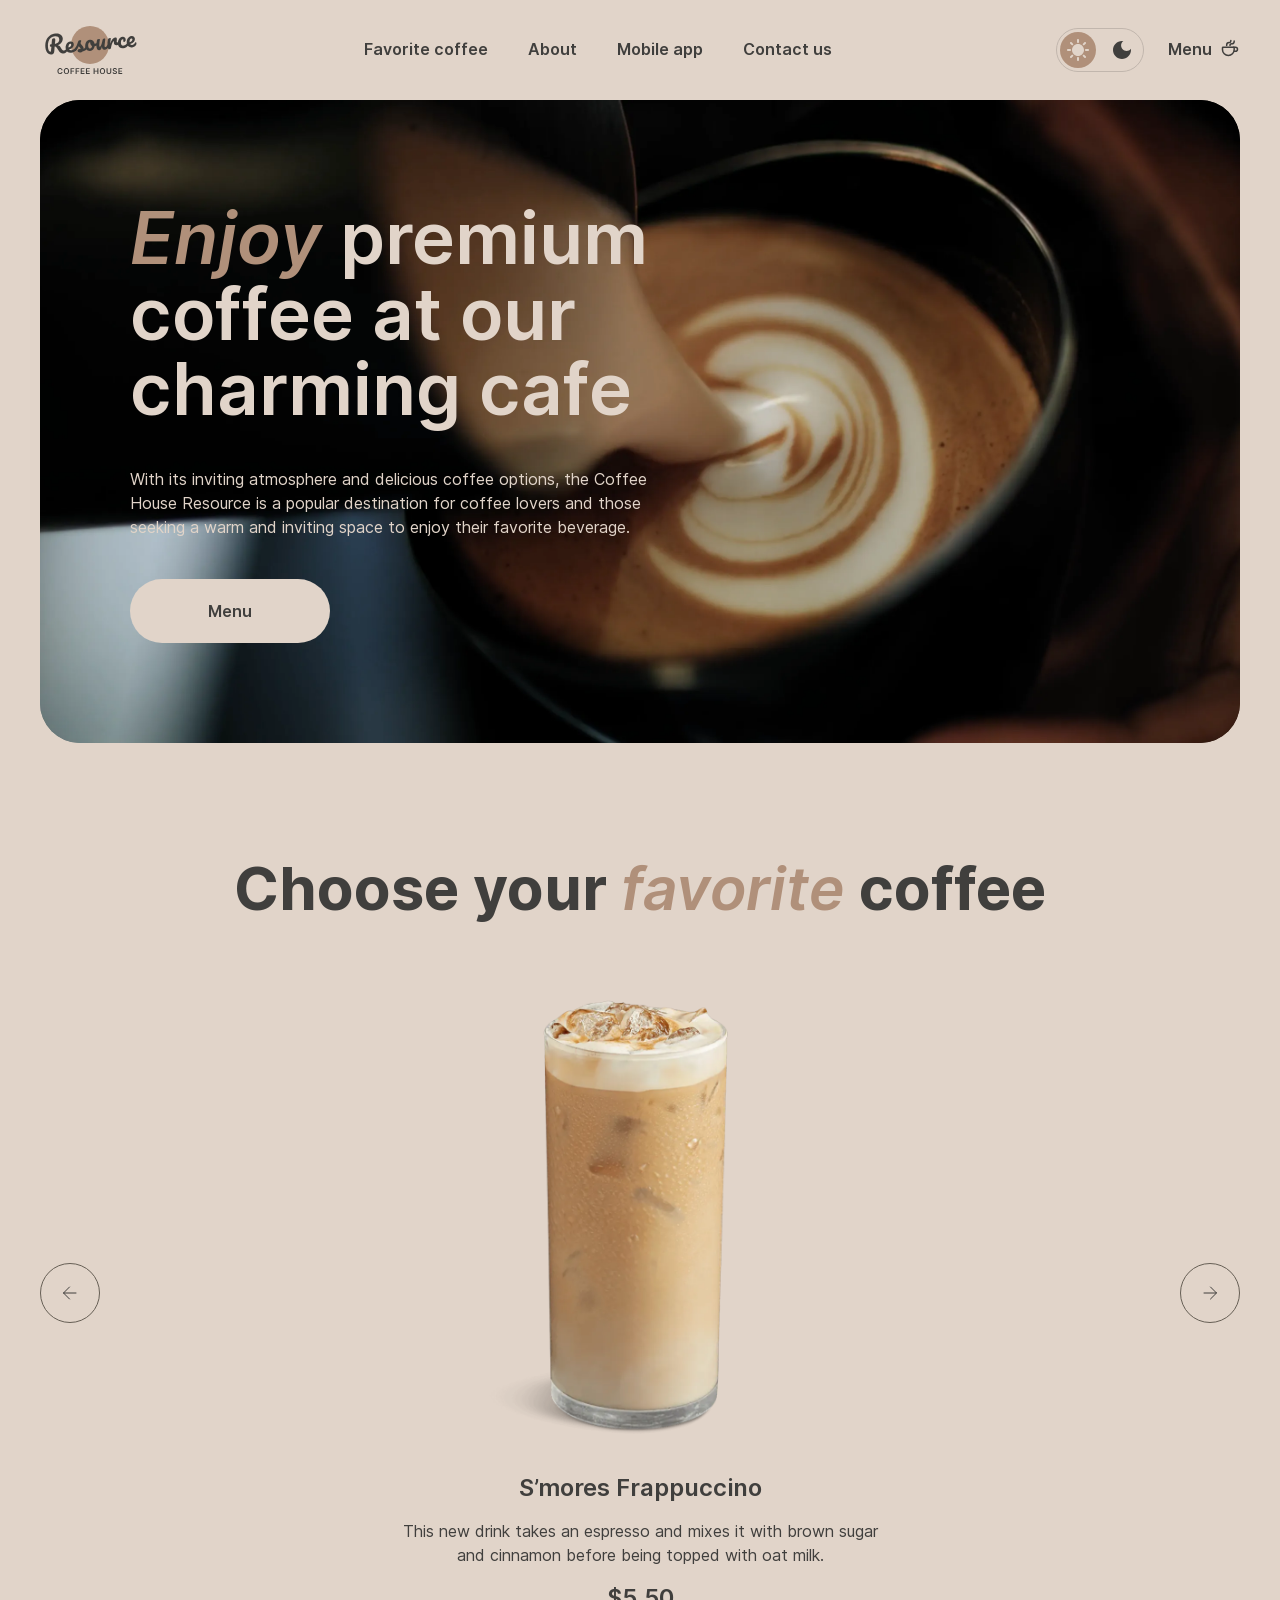
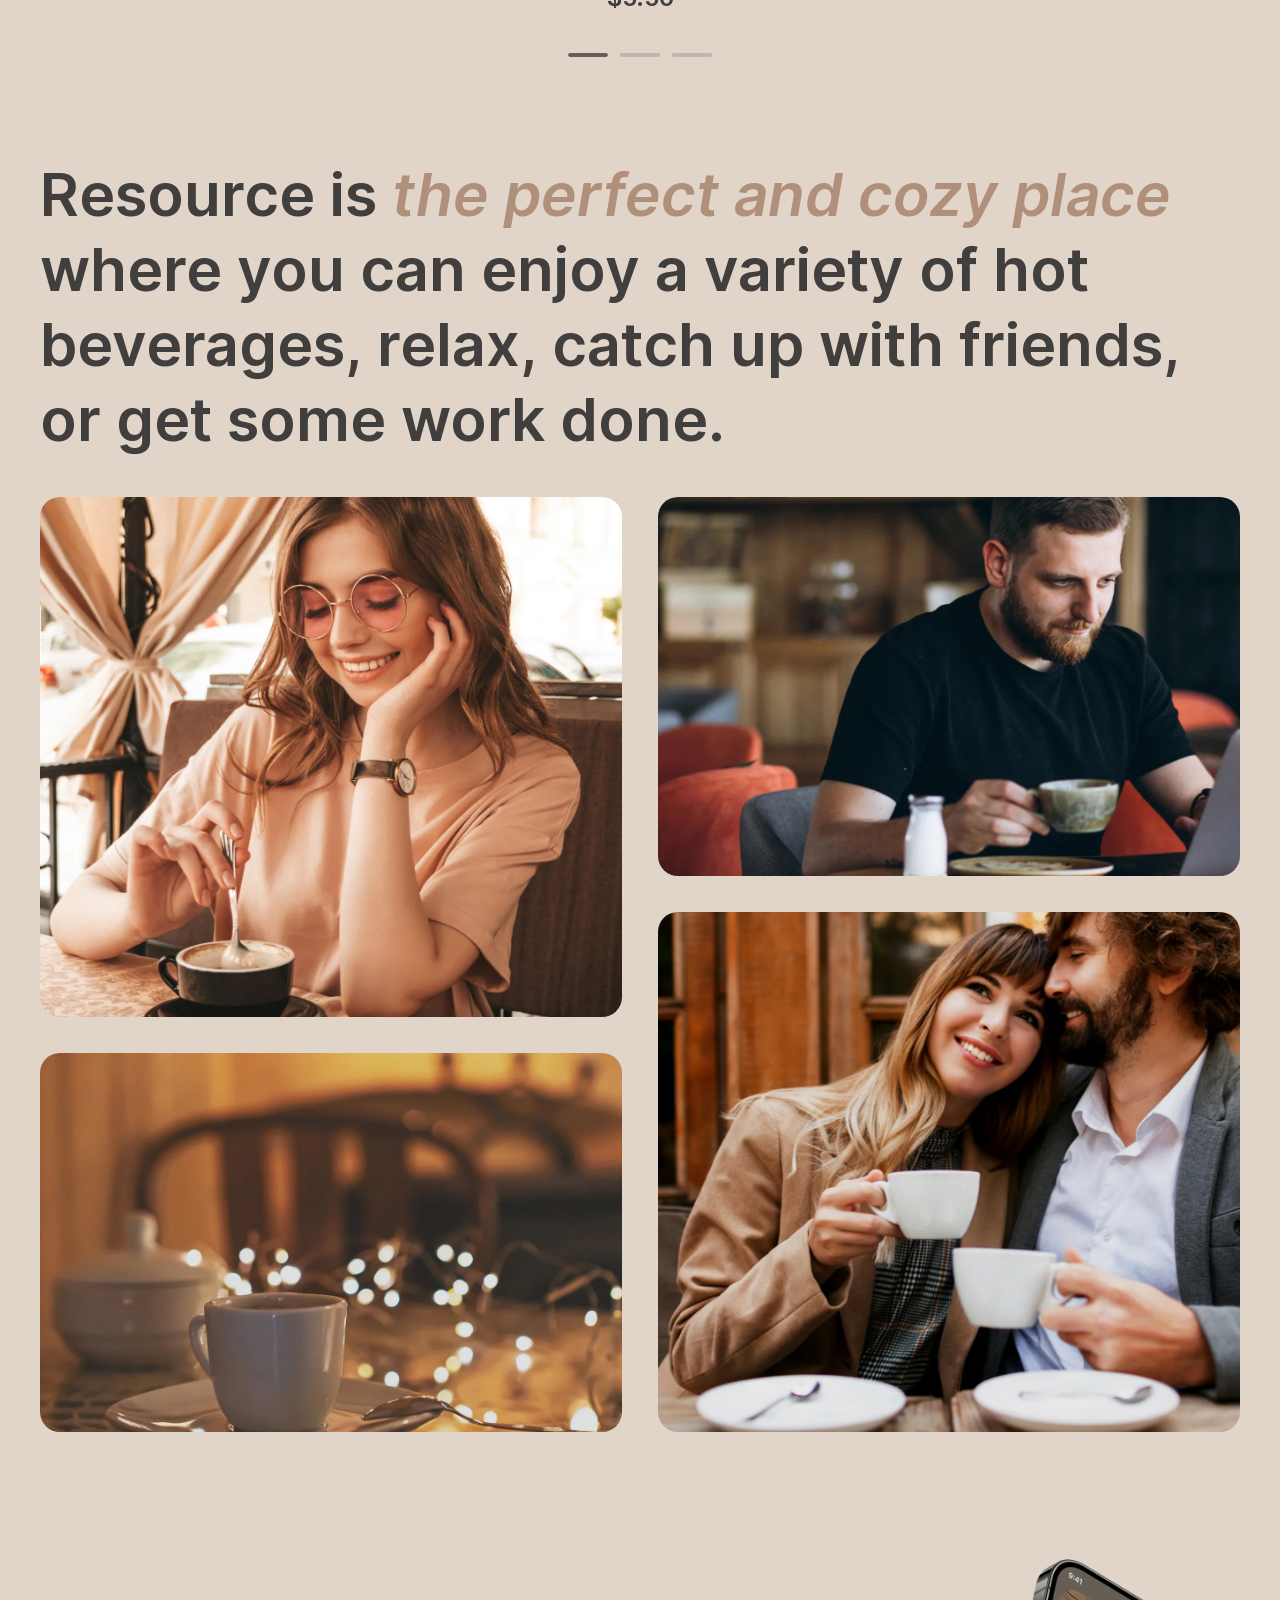
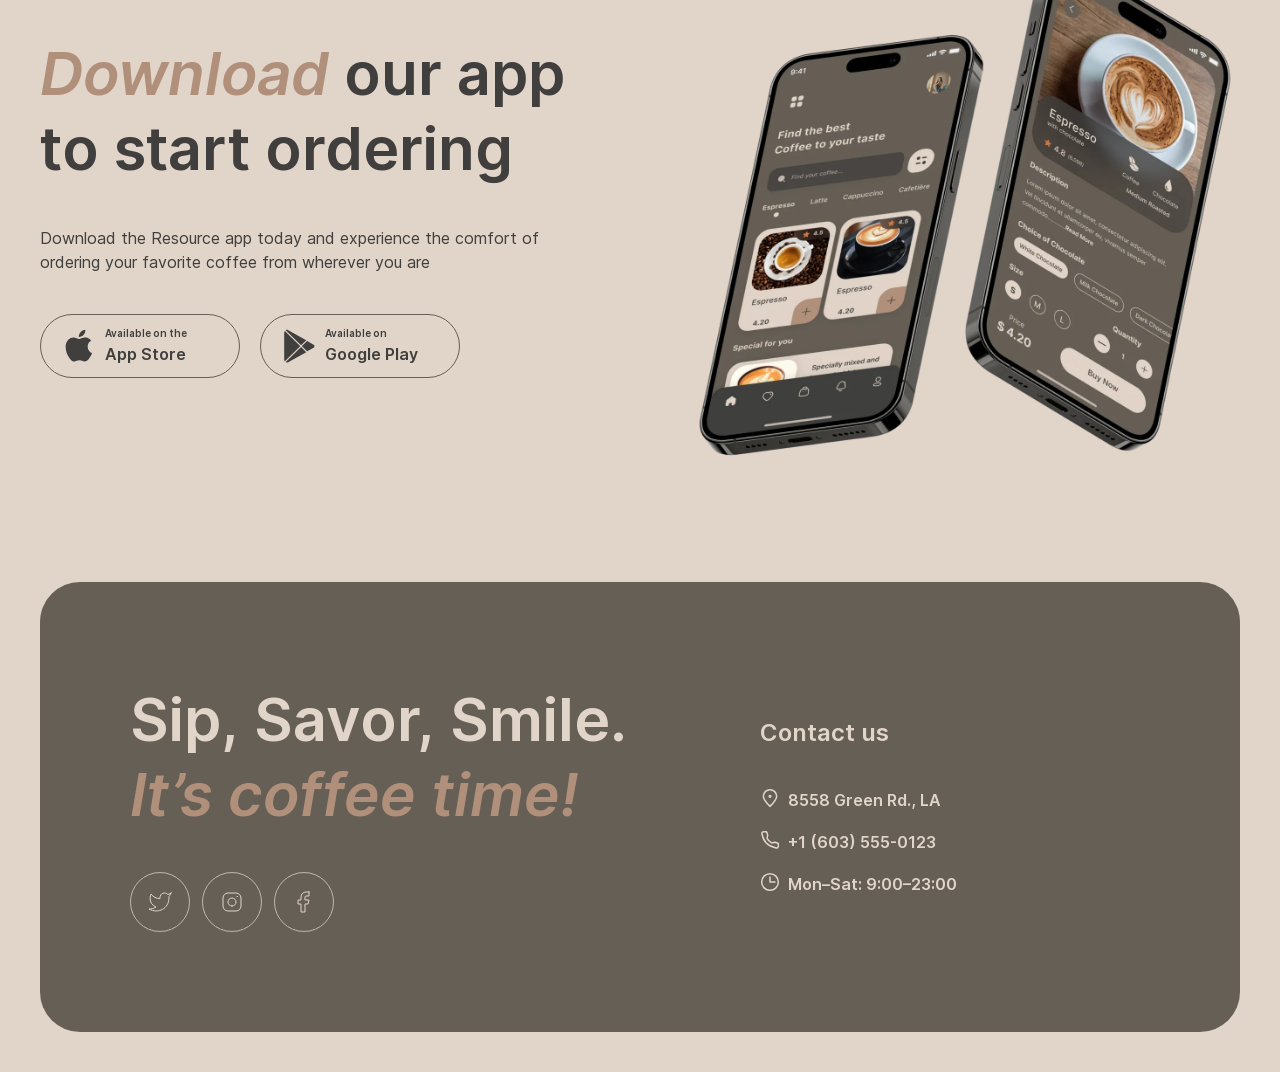
==== commit de72c50c: "feat: add video background" ====
--- a/index.html
+++ b/index.html
@@ -57,6 +57,10 @@
 
         <main class="main">
             <section class="mainscrn">
+                <video class="mainscrn__video" autoplay loop muted playsinline poster="./assets/img/img-hero.webp">
+                    <source src="./assets/video/bg.mp4" type="video/mp4">                    
+                    Your browser does not support the video tag.
+                </video>
                 <div class="mainscrn__content">
                     <h1 class="mainscrn__title">
                         <span class="mainscrn__title_accent title-accent">Enjoy</span> premium coffee at our charming cafe
@@ -230,6 +234,5 @@
     </div>
 
     <script type="module" src="./assets/js/main.js"></script>
-    <!-- <script type="module" src="./assets/js/popup.js"></script> -->
 </body>
 </html>
--- a/assets/css/style.css
+++ b/assets/css/style.css
@@ -387,7 +387,23 @@
   background-position: center;
 }
 
+.mainscrn__video {
+  position: absolute;
+  top: 0;
+  left: 0;
+  z-index: 1;
+
+  width: 100%;
+  height: 100%;
+  object-fit: cover;
+
+  pointer-events: none;
+}
+
 .mainscrn__content {
+  position: relative;
+  z-index: 2;
+  
   width: 100%;
   max-width: 530px;
 }
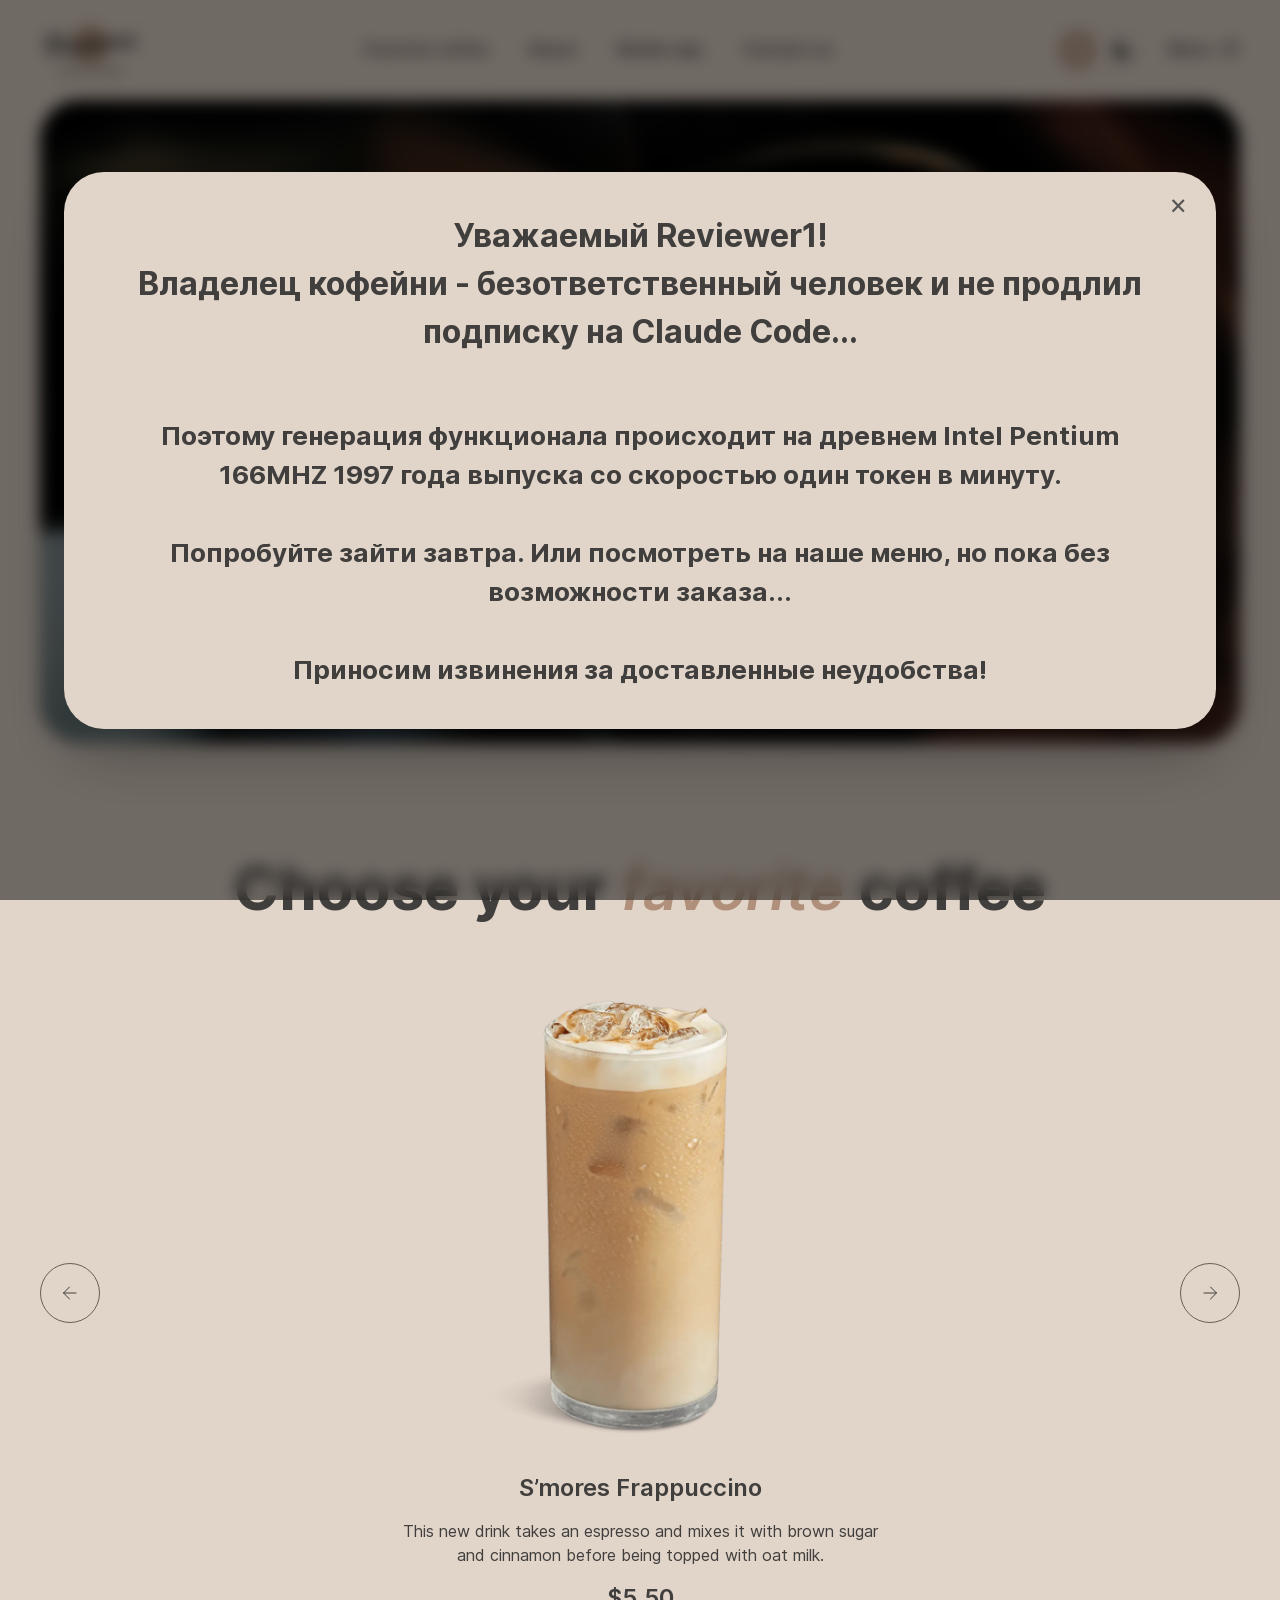
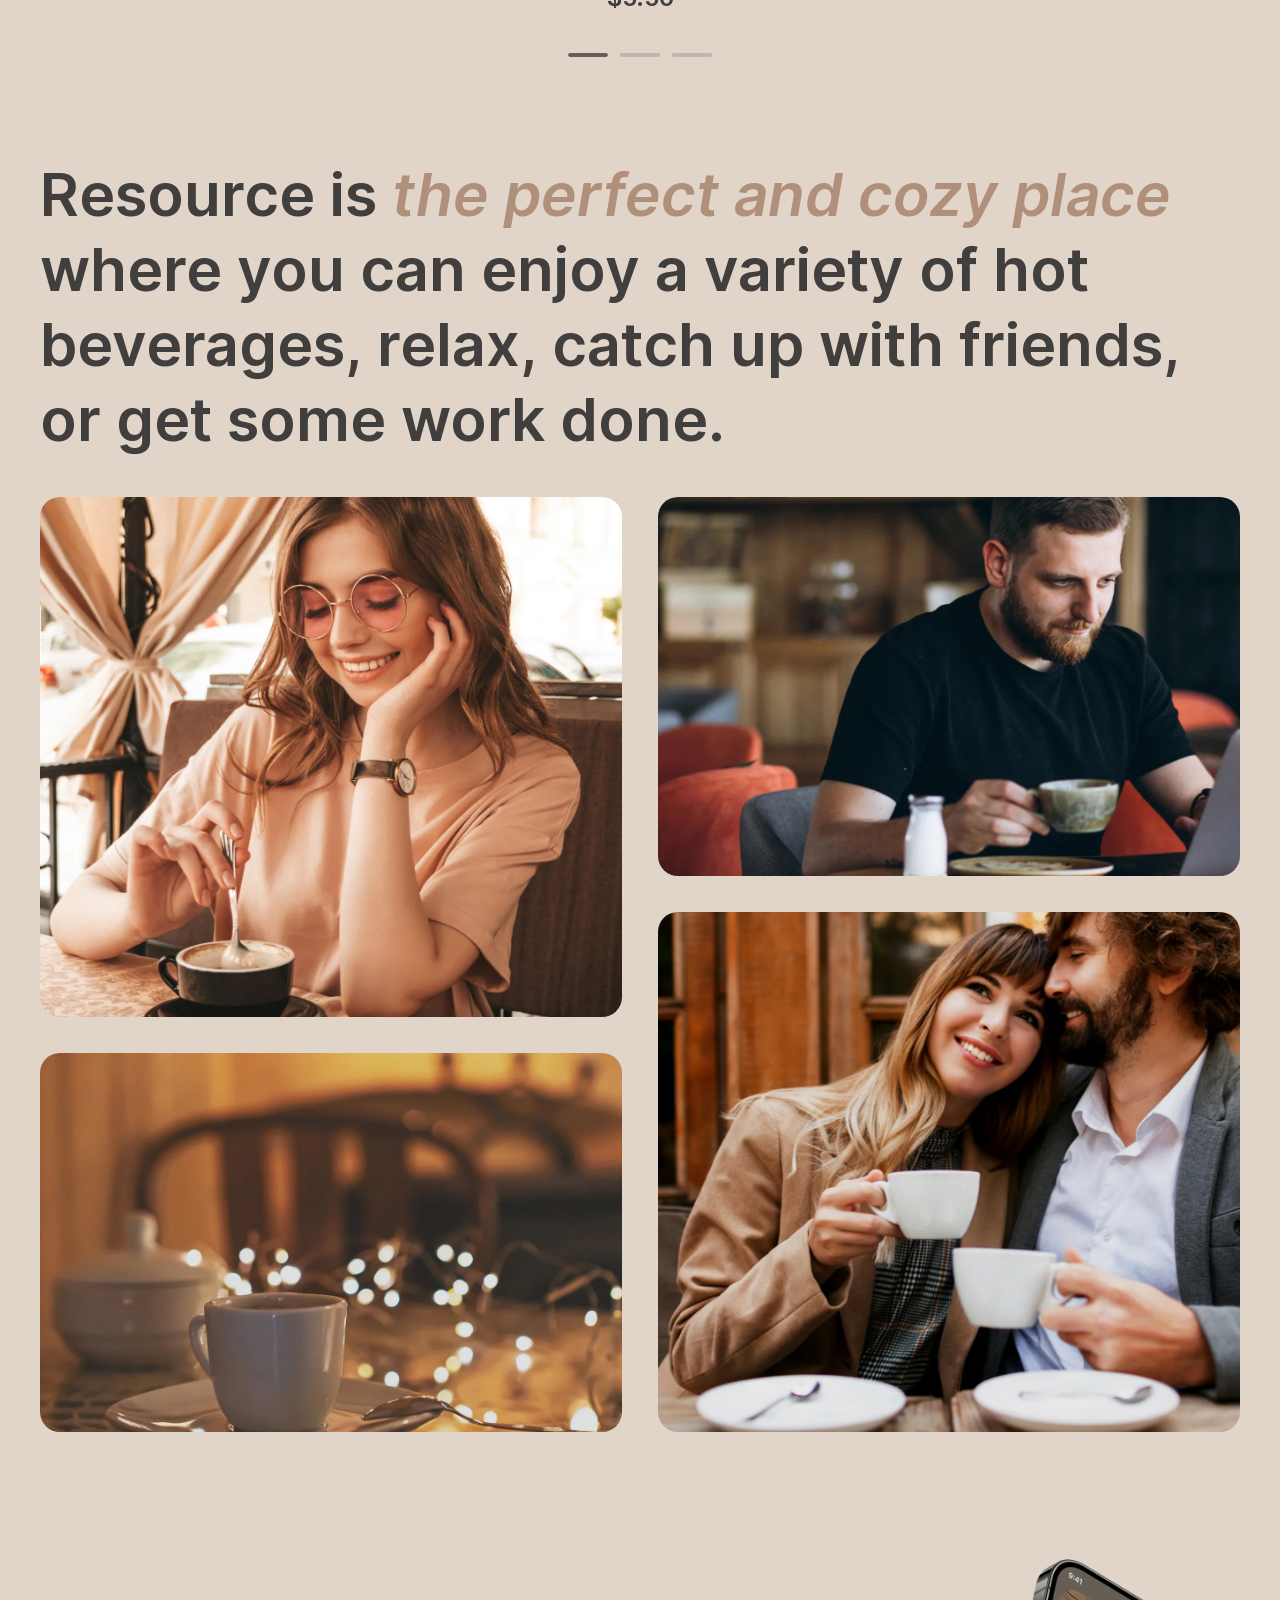
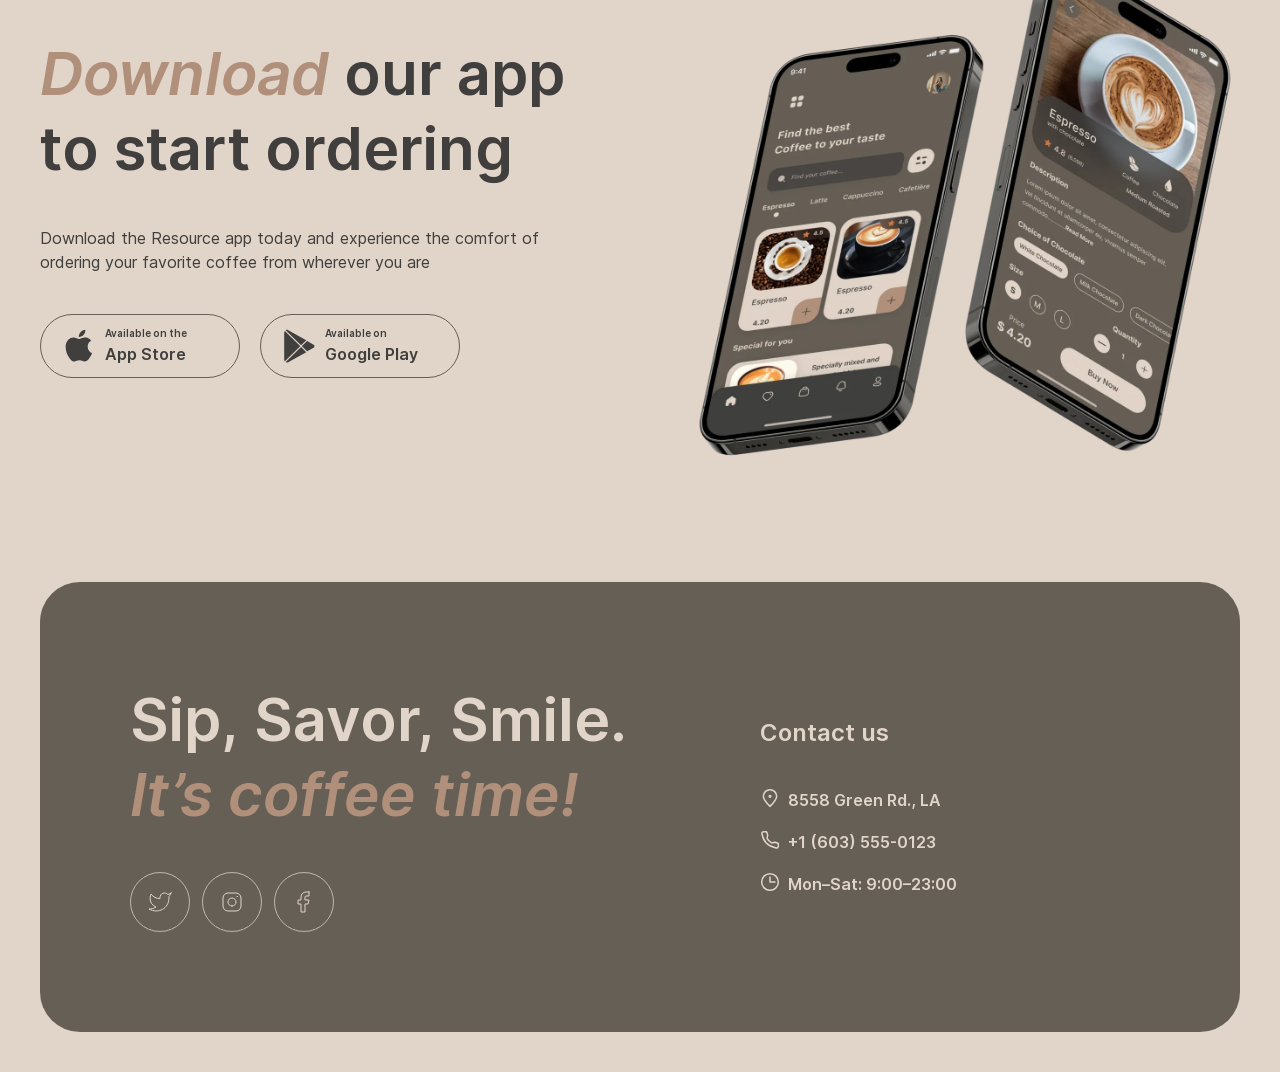
==== commit b64b0970: "feat: add fake popup" ====
--- a/index.html
+++ b/index.html
@@ -21,7 +21,7 @@
         })();
     </script>
 </head>
-<body>
+<body data-page-name="index">
     <div class="container">
         <header class="header">
             <a class="header__logo" href="./"></a>
@@ -234,5 +234,6 @@
     </div>
 
     <script type="module" src="./assets/js/main.js"></script>
+    <script type="module" src="./assets/js/popup.js"></script>
 </body>
 </html>
--- a/assets/css/style.css
+++ b/assets/css/style.css
@@ -33,6 +33,18 @@
   font-weight: 700;
   font-style: normal;
   font-display: swap;
+}
+
+/*--- Animations ---*/
+@keyframes fadeIn {
+  from {
+    opacity: 0;
+    transform: translateY(20px);
+  }
+  to {
+    opacity: 1;
+    transform: translateY(0);
+  }
 }
 
 /*--- Reset ---*/
@@ -903,6 +915,9 @@
 
   cursor: pointer;
 
+  animation: fadeIn 0.4s ease-out forwards;
+  opacity: 0;
+
   transition: all 0.4s ease;
 }
 
@@ -983,8 +998,12 @@
   transition: all 0.4s ease;
 }
 
+html[data-theme="dark"] .more-goods {
+  border: 1px solid #c1b6ad;
+}
+
 html[data-theme="dark"] .more-goods svg path {
-  stroke: #665f55;
+  stroke: #c1b6ad;
 }
 
 /*--- Footer ---*/
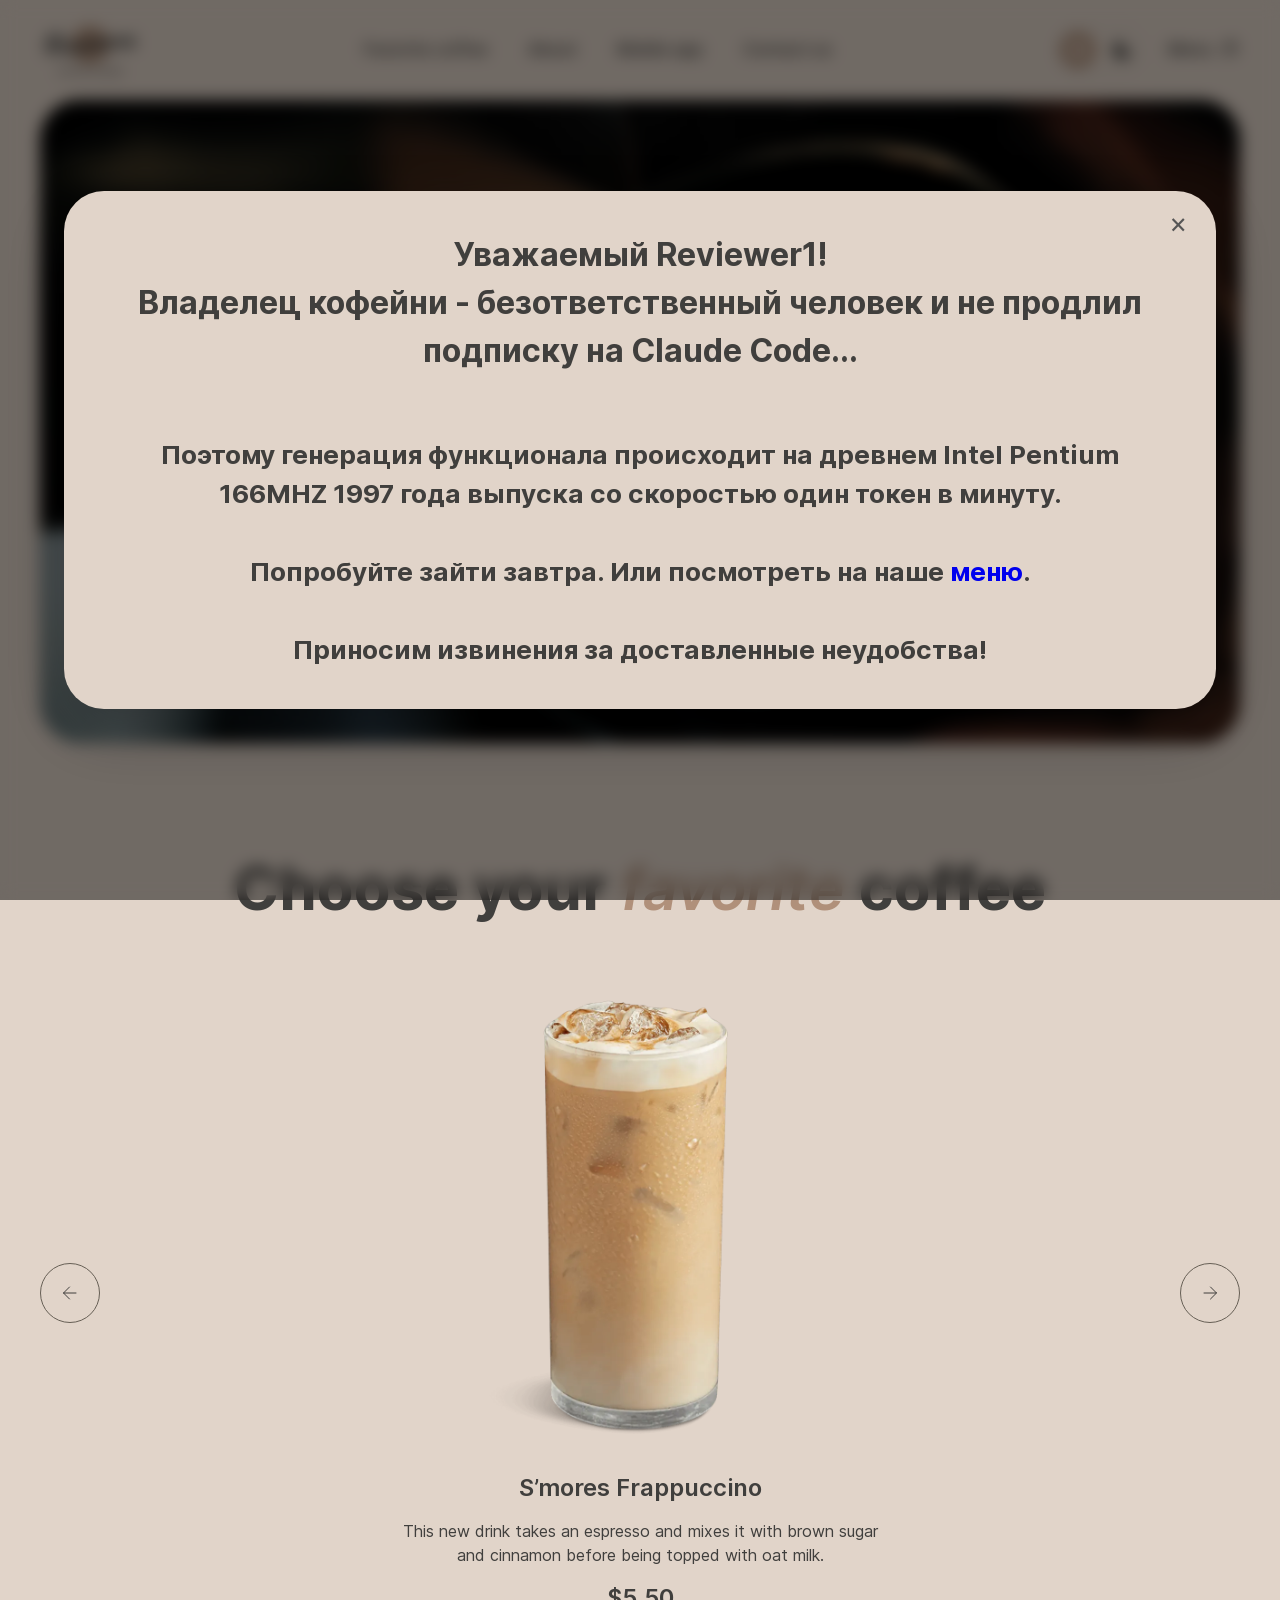
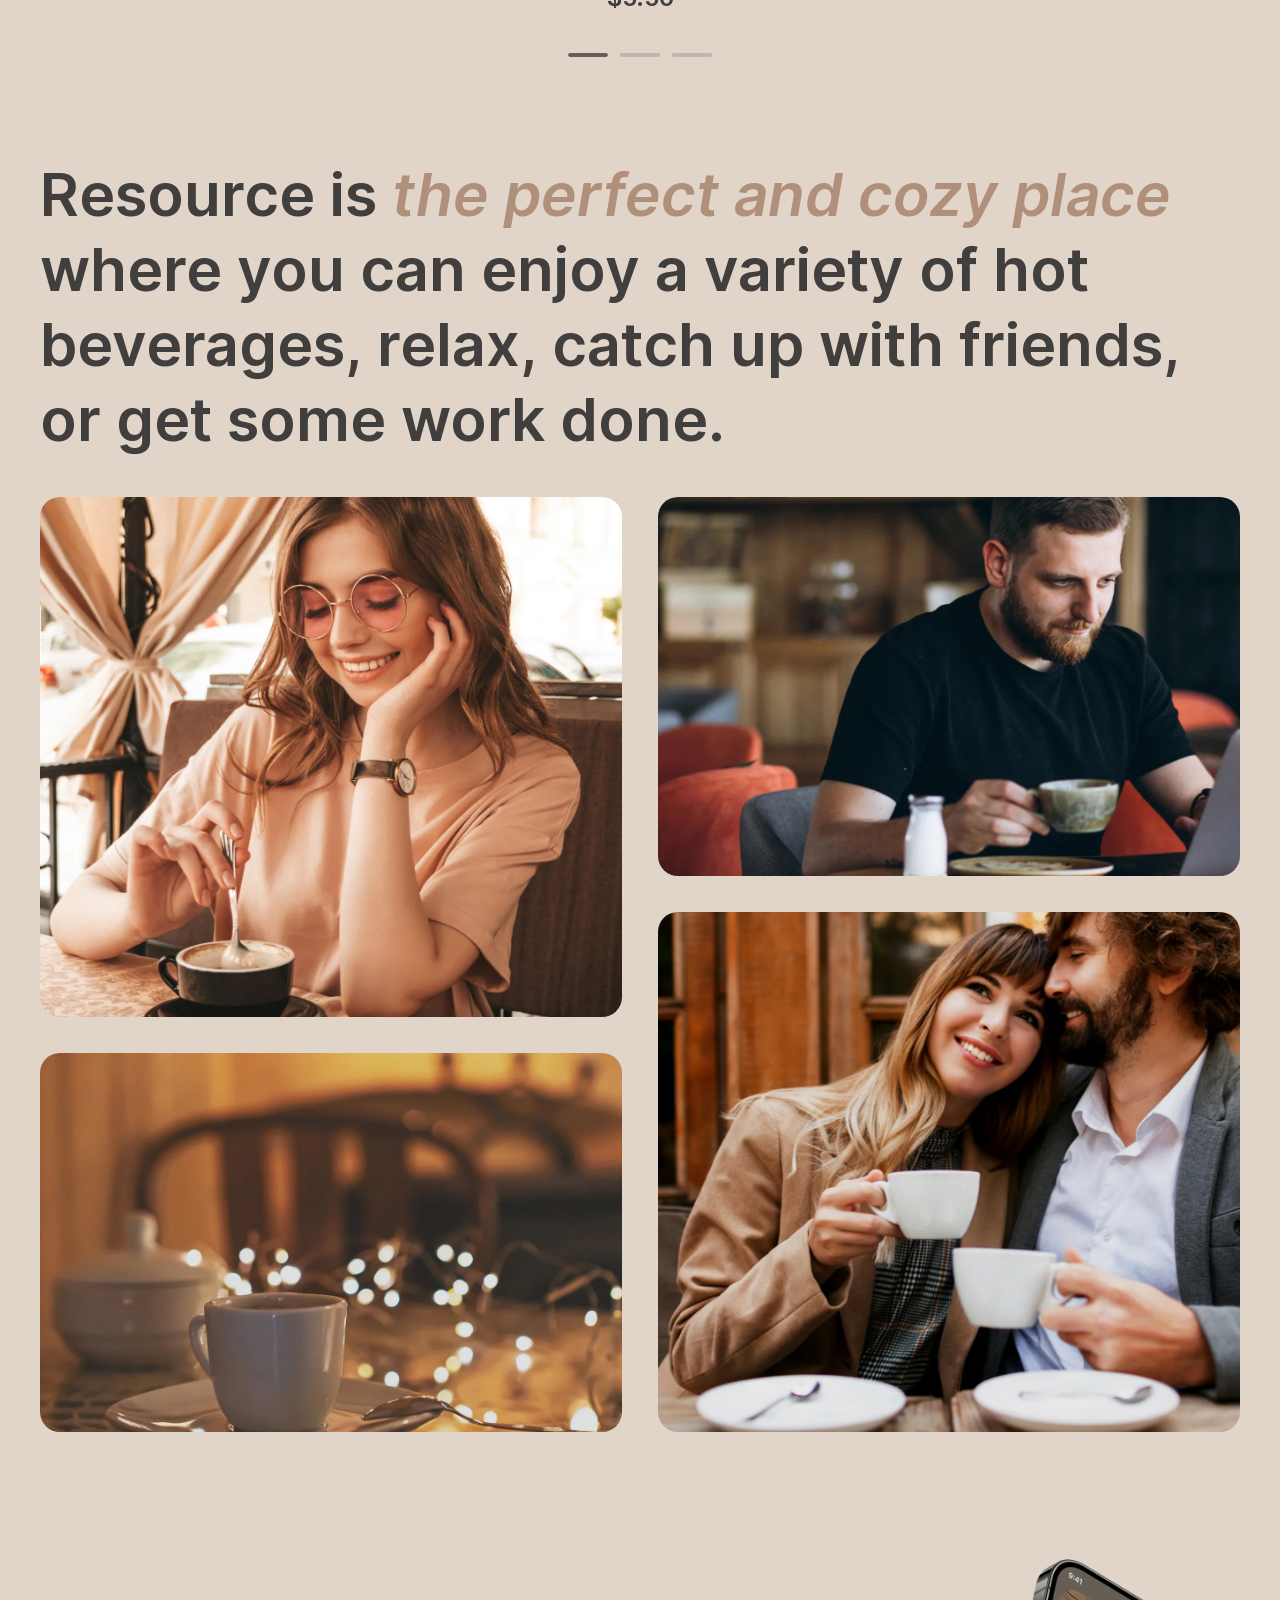
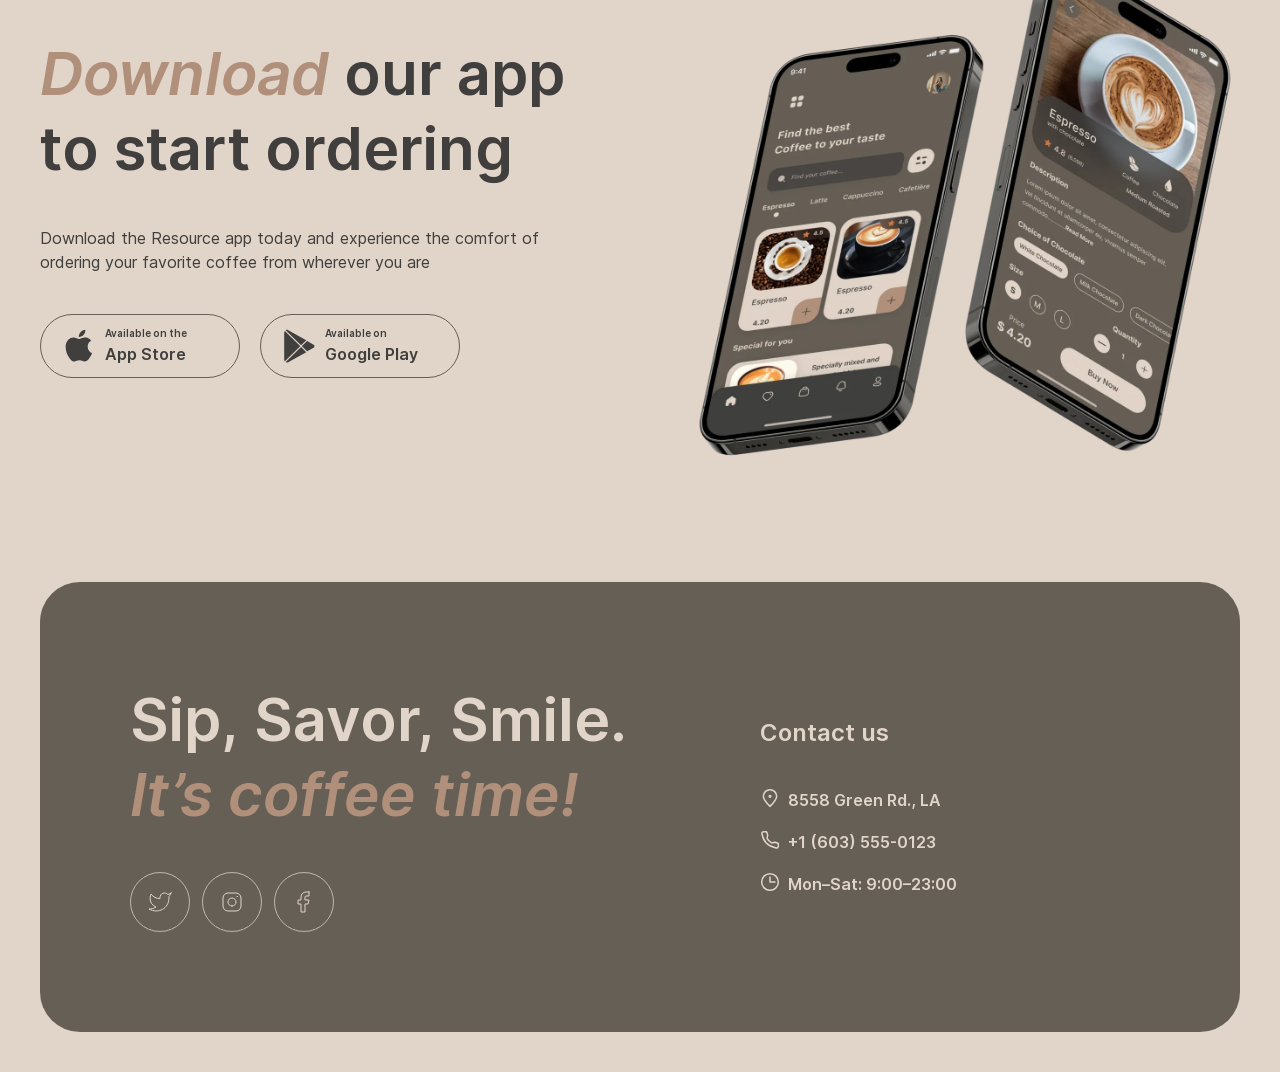
==== commit eb33499d: "feat: add mobile menu" ====
--- a/index.html
+++ b/index.html
@@ -26,24 +26,31 @@
         <header class="header">
             <a class="header__logo" href="./"></a>
 
-            <nav class="header__menu">
-                <a class="header__menu-btn link" href="#favorite-coffee">
-                    <span>Favorite coffee</span>
+            <div class="header__menu-wrapper">
+                <nav class="header__menu">
+                    <a class="header__menu-btn link" href="#favorite-coffee">
+                        <span>Favorite coffee</span>
+                        <span class="link__underline"></span>
+                    </a>
+                    <a class="header__menu-btn link" href="#about">
+                    <span>About</span>
+                    <span class="link__underline"></span>
+                    </a>
+                    <a class="header__menu-btn link" href="#mob-app">
+                    <span>Mobile app</span>
+                    <span class="link__underline"></span>
+                    </a>
+                    <a class="header__menu-btn link" href="#contact-us">
+                    <span>Contact us</span>
+                    <span class="link__underline"></span>
+                    </a>
+                </nav>
+
+                <a class="header__menu-btn header__menu-btn_coffee header__menu-btn_mob-only link" href="./menu.html">
+                    <span>Menu</span>
                     <span class="link__underline"></span>
                 </a>
-                <a class="header__menu-btn link" href="#about">
-                <span>About</span>
-                <span class="link__underline"></span>
-                </a>
-                <a class="header__menu-btn link" href="#mob-app">
-                <span>Mobile app</span>
-                <span class="link__underline"></span>
-                </a>
-                <a class="header__menu-btn link" href="#contact-us">
-                <span>Contact us</span>
-                <span class="link__underline"></span>
-                </a>
-            </nav>
+            </div>
 
             <div class="header__btns-wrapper">
                 <button class="header__mob-menu"></button>
@@ -233,6 +240,64 @@
         </footer>
     </div>
 
+    <div class="modal-overlay" id="modal-overlay">
+        <div class="modal">
+            <div class="modal__photo" id="modal-photo-wrapper">
+                <img class="modal__photo-img" src="./assets/img/goods/coffee-1.webp" alt="">
+            </div>
+            <div class="modal__content">
+                <h2 class="modal__title">Irish coffee</h2>
+                <p class="modal__description">Fragrant black coffee with Jameson Irish whiskey and whipped milk</p>
+
+                <p class="modal__label">Size</p>
+                <div class="modal__options" id="modal-size-options">
+                <button class="modal__option modal__option_hover modal__option_active" id="size-s" data-price="0" type="button">
+                    <span class="modal__badge">S</span>
+                    <span id="size-s-text">200 ml</span>
+                </button>
+                <button class="modal__option modal__option_hover" id="size-m" data-price="0.5" type="button">
+                    <span class="modal__badge">M</span>
+                    <span id="size-m-text">300 ml</span>
+                </button>
+                <button class="modal__option modal__option_hover" id="size-l" data-price="1" type="button">
+                    <span class="modal__badge">L</span>
+                    <span id="size-l-text">400 ml</span>
+                </button>
+                </div>
+
+                <p class="modal__label">Additives</p>
+                <div class="modal__options" id="modal-additive-options">
+                <button class="modal__option" id="additive-1" data-price="0.5" type="button">
+                    <span class="modal__badge">1</span>
+                    <span id="additive-1-text">Sugar</span>
+                </button>
+                <button class="modal__option" id="additive-2" data-price="0.5" type="button">
+                    <span class="modal__badge">2</span>
+                    <span id="additive-2-text">Cinnamon</span>
+                </button>
+                <button class="modal__option" id="additive-3" data-price="0.5" type="button">
+                    <span class="modal__badge">3</span>
+                    <span id="additive-3-text">Syrup</span>
+                </button>
+                </div>
+
+                <div class="modal__total">
+                <p class="modal__total-label">Total:</p>
+                <p class="modal__total-value">$<span  id="modal-total-price" data-price="8">7.00</span></p>
+                </div>
+
+                <hr class="modal__divider">
+
+                <p class="modal__note">
+                <span class="modal__note-icon">i</span>
+                The cost is not final. Download our mobile app to see the final price and place your order. Earn loyalty points and enjoy your favorite coffee with up to 20% discount.
+                </p>
+
+                <button class="modal__close" id="modal-close-button" type="button">Close</button>
+            </div>
+        </div>
+    </div>
+
     <script type="module" src="./assets/js/main.js"></script>
     <script type="module" src="./assets/js/popup.js"></script>
 </body>
--- a/assets/css/style.css
+++ b/assets/css/style.css
@@ -105,6 +105,9 @@
   --pagination-color: #c1b6ad;
   --pagination-active: #665f55;
   --arrow: #403F3D;
+  --background-overlay: rgba(64, 63, 61, 0.8);
+  --bg-modal: #e1d4c9;
+  --color-option-active: #665f55;
 
   /* paddings */
   --main-paddings: clamp(16px, calc(16px + (40 - 16) * ((100vw - 400px) / (760 - 400))), 40px);
@@ -125,6 +128,9 @@
   --pagination-color: #665f55;
   --pagination-active: #c1b6ad;
   --arrow: #E1D4C9;
+  --background-overlay: rgba(41, 40, 38, 0.8);
+  --bg-modal: #403f3d;
+  --color-option-active: #292826;
 }
 
 /*--- Common ---*/
@@ -152,11 +158,18 @@
   background-color: var(--main-bg-color);
 }
 
+body.modal-no-scroll {
+  overflow: hidden;
+  padding-right: var(--modal-scrollbar-width, 0px);
+}
+
 a {
   text-decoration: none;
 }
 
 .container {
+  position: relative;
+  overflow-x: hidden;
   width: 100%;
   min-height: 100vh;
   max-width: 1440px;
@@ -248,6 +261,10 @@
   opacity: 1;
 }
 
+.header__menu-wrapper {
+  position: relative;
+}
+
 .header__menu {
   display: flex;
   gap: clamp(12px, calc(12px + (40 - 12) * ((100vw - 780px) / (930 - 780))), 40px);
@@ -288,11 +305,23 @@
   height: 2px;
 
   background-color: var(--border-color);
+
+  transition: all 0.4s ease;
 }
 
 .header__mob-menu::after {
   top: auto;
   bottom: 16px;
+}
+
+.header__mob-menu_active::before {
+  transform-origin: left top;
+  transform: translate(3px, -1px) rotate(45deg);
+}
+
+.header__mob-menu_active::after {
+  transform-origin: left bottom;
+  transform: translate(3px, 2px) rotate(-45deg);
 }
 
 .header__menu-btn_coffee {
@@ -331,6 +360,10 @@
   opacity: 1;
 }
 
+.header__menu-btn_mob-only {
+  display: none;
+}
+
 .header__theme {
   position: relative;
   width: 88px;
@@ -972,12 +1005,12 @@
 }
 
 .menu-section__more-wrapper {
+  display: block;
+  margin-top: 40px;
+}
+
+.more-goods {
   display: none;
-  margin-top: 40px;
-}
-
-.more-goods {
-  display: flex;
   justify-content: center;
   align-items: center;
 
@@ -1120,6 +1153,194 @@
   -webkit-transition: 0.4s ease-in;
 }
 
+/*--- Modal ---*/
+.modal-overlay {
+  position: fixed;
+  z-index: 1000;
+  inset: 0;
+  display: flex;
+  overflow-y: scroll;
+  padding: 16px;
+  background: var(--background-overlay);
+  opacity: 0;
+  visibility: hidden;
+  transition: opacity 0.25s ease, visibility 0.25s ease;
+  pointer-events: none;
+}
+
+.modal-overlay_open {
+  opacity: 1;
+  visibility: visible;
+  pointer-events: auto;
+}
+
+.modal {
+  display: flex;
+  align-items: flex-start;
+  gap: 24px;
+  width: 100%;
+  max-width: 800px;
+  min-height: 100px;
+  margin: auto;
+  padding: 16px;
+  background: var(--bg-modal);
+  border-radius: 40px;
+  transform: scale(0.95);
+  transition: transform 0.25s ease;
+}
+
+.modal-overlay--open .modal { 
+  transform: scale(1); 
+}
+
+.modal__photo {
+  position: relative;
+  overflow: hidden;
+
+  display: flex;
+  justify-content: center;
+  align-items: center;
+  flex: none;
+
+  width: 310px;
+  aspect-ratio: 1 / 1;
+  border-radius: 32px;
+  background-color: #666;
+}
+
+.modal__photo-img {
+  display: block;
+  width: 100%;
+  height: 100%;
+  object-fit: cover;
+  transform: scale(1.1);
+  transition: all 0.4s ease;
+}
+
+.modal__content {
+  display: flex;
+  flex-direction: column;
+  flex: 1;
+  min-width: 0;
+}
+
+.modal__title {
+  font-size: 24px;
+  font-weight: 600;
+}
+
+.modal__description {
+  margin-top: 12px;
+  line-height: 1.5;
+}
+
+.modal__label {
+  margin-top: 20px;
+}
+
+.modal__options {
+  display: flex;
+  flex-wrap: wrap;
+  gap: 10px;
+  margin-top: 8px;
+}
+
+.modal__option {
+  display: flex;
+  align-items: center;
+  gap: 12px;
+  height: 46px;
+  padding: 7px 20px 7px 7px;
+  font-size: 16px;
+  font-weight: 600;
+  color: var(--text-primary);
+  border: 1px solid var(--border-primary);
+  border-radius: 23px;
+  background-color: transparent;
+  cursor: pointer;
+  transition: all 0.4s ease;
+}
+
+.modal__badge {
+  display: flex;
+  justify-content: center;
+  align-items: center;  
+  flex: none;
+
+  width: 30px;
+  height: 30px;
+
+  font-size: 14px;
+  font-weight: 600;
+  background: var(--border-primary);
+  border-radius: 50%;
+  transition: all 0.4s ease;
+}
+
+.modal__option_active {
+  background-color: var(--color-option-active);
+  border-color: var(--color-option-active);
+  color: var(--text-inverse);
+}
+
+.modal__option_active .modal__badge {
+  background-color: var(--bg-modal);
+  color: var(--text-primary);
+}
+
+.modal__total {
+  display: flex;
+  align-items: center;
+  justify-content: space-between;
+  margin-top: 20px;
+  font-size: 24px;
+  line-height: 1.25;
+  font-weight: 600;
+}
+
+.modal__divider {
+  margin: 20px 0 0;
+  border: none;
+  border-top: 1px solid var(--border-primary);
+}
+
+.modal__note {
+  display: flex;
+  align-items: flex-start;
+  gap: 8px;
+  margin-top: 12px;
+  font-size: 10px;
+  font-weight: 600;
+  line-height: 1.5;
+}
+
+.modal__note-icon {
+  display: flex;
+  align-items: center;
+  justify-content: center;
+  flex: none;
+  width: 16px;
+  height: 16px;
+  margin-top: 1px;
+  font-size: 9px;
+  font-weight: 600;
+  border: 1px solid currentColor;
+  border-radius: 50%;
+}
+
+.modal__close {
+  margin-top: 40px;
+  height: 44px;
+  font-size: 16px;
+  font-weight: 600;
+  color: var(--text-primary);
+  border: 1px solid var(--border-color);
+  border-radius: 22px;
+  background-color: transparent;
+  cursor: pointer;
+  transition: all 0.4s ease;
+}
+
 
 /*--- Media ---*/
 @media (hover: hover) and (pointer: fine) {
@@ -1217,6 +1438,31 @@
   .more-goods:hover {
     transform: rotate(180deg);
   }
+
+  .modal__option_hover:hover {
+    background-color: var(--color-option-active);
+    border-color: var(--color-option-active);
+    color: var(--text-inverse);
+  }
+
+  .modal__option_hover:hover .modal__badge {
+    background-color: var(--bg-modal);
+    color: var(--text-primary);
+  }
+
+  .modal__close:hover {
+    color: var(--text-inverse);
+    background-color: var(--border-color);
+  }
+
+  html[data-theme="dark"] .modal__close:hover {
+    background-color: var(--color-option-active);
+    border: 1px solid var(--color-option-active);
+  }
+
+  .modal__photo:hover .modal__photo-img {
+    transform: scale(1);
+  } 
 }
 
 @media (max-width: 1150px) {
@@ -1230,7 +1476,7 @@
   }
 }
 
-@media (max-width: 1089px) {
+/* @media (max-width: 1089px) {
   .goods__item:nth-child(5),
   .goods__item:nth-child(6),
   .goods__item:nth-child(7),
@@ -1241,7 +1487,7 @@
   .menu-section__more-wrapper {
     display: block;
   }
-}
+} */
 
 @media (max-width: 1070px) {
   .footer {
@@ -1269,13 +1515,57 @@
     --footer-paddings-lr: clamp(16px, calc(16px + (60 - 16) * ((100vw - 400px) / (760 - 400))), 60px); 
   }
 
-  .header__menu,
   .header__menu-btn_coffee,
   .gallery__column:nth-child(1) .gallery__item:nth-child(2),
   .gallery__column:nth-child(2) .gallery__item:nth-child(1) {
     display: none;
   }
 
+  .header__menu-wrapper {
+    position: absolute;
+    left: 100%;
+    top: 100px;
+    z-index: 100;
+
+    display: flex;
+    flex-direction: column;
+    justify-content: center;
+    align-items: center;
+    gap: 100px;
+
+    width: 100%;
+    height: calc(100vh - 100px);
+    background-color: var(--main-bg-color);
+
+    transition: transform 0.4s ease;
+  }
+
+  .header__menu-wrapper_show {
+    transform: translateX(-100%);
+  }
+
+  .header__menu {
+    flex-direction: column;
+    gap: 40px;
+    align-items: center;
+  }
+
+  .header__menu-btn {
+    font-size: 32px;
+    height: auto;
+  }
+
+  .header__menu-btn_mob-only {
+    display: flex;
+    width: 140px;
+    height: auto;
+  }
+
+  .header__menu-btn_coffee::before, .header__menu-btn_coffee::after {
+    width: 40px;
+    height: 40px;
+  }
+
   .header__mob-menu {
     display: flex;
   }
@@ -1302,6 +1592,12 @@
   .mob-app,
   .footer {
     gap: clamp(40px, calc(40px + (100 - 40) * ((100vw - 400px) / (760 - 400))), 100px);
+  }
+}
+
+@media (max-width: 675px) {
+  .modal__photo {
+    display: none;
   }
 }
 
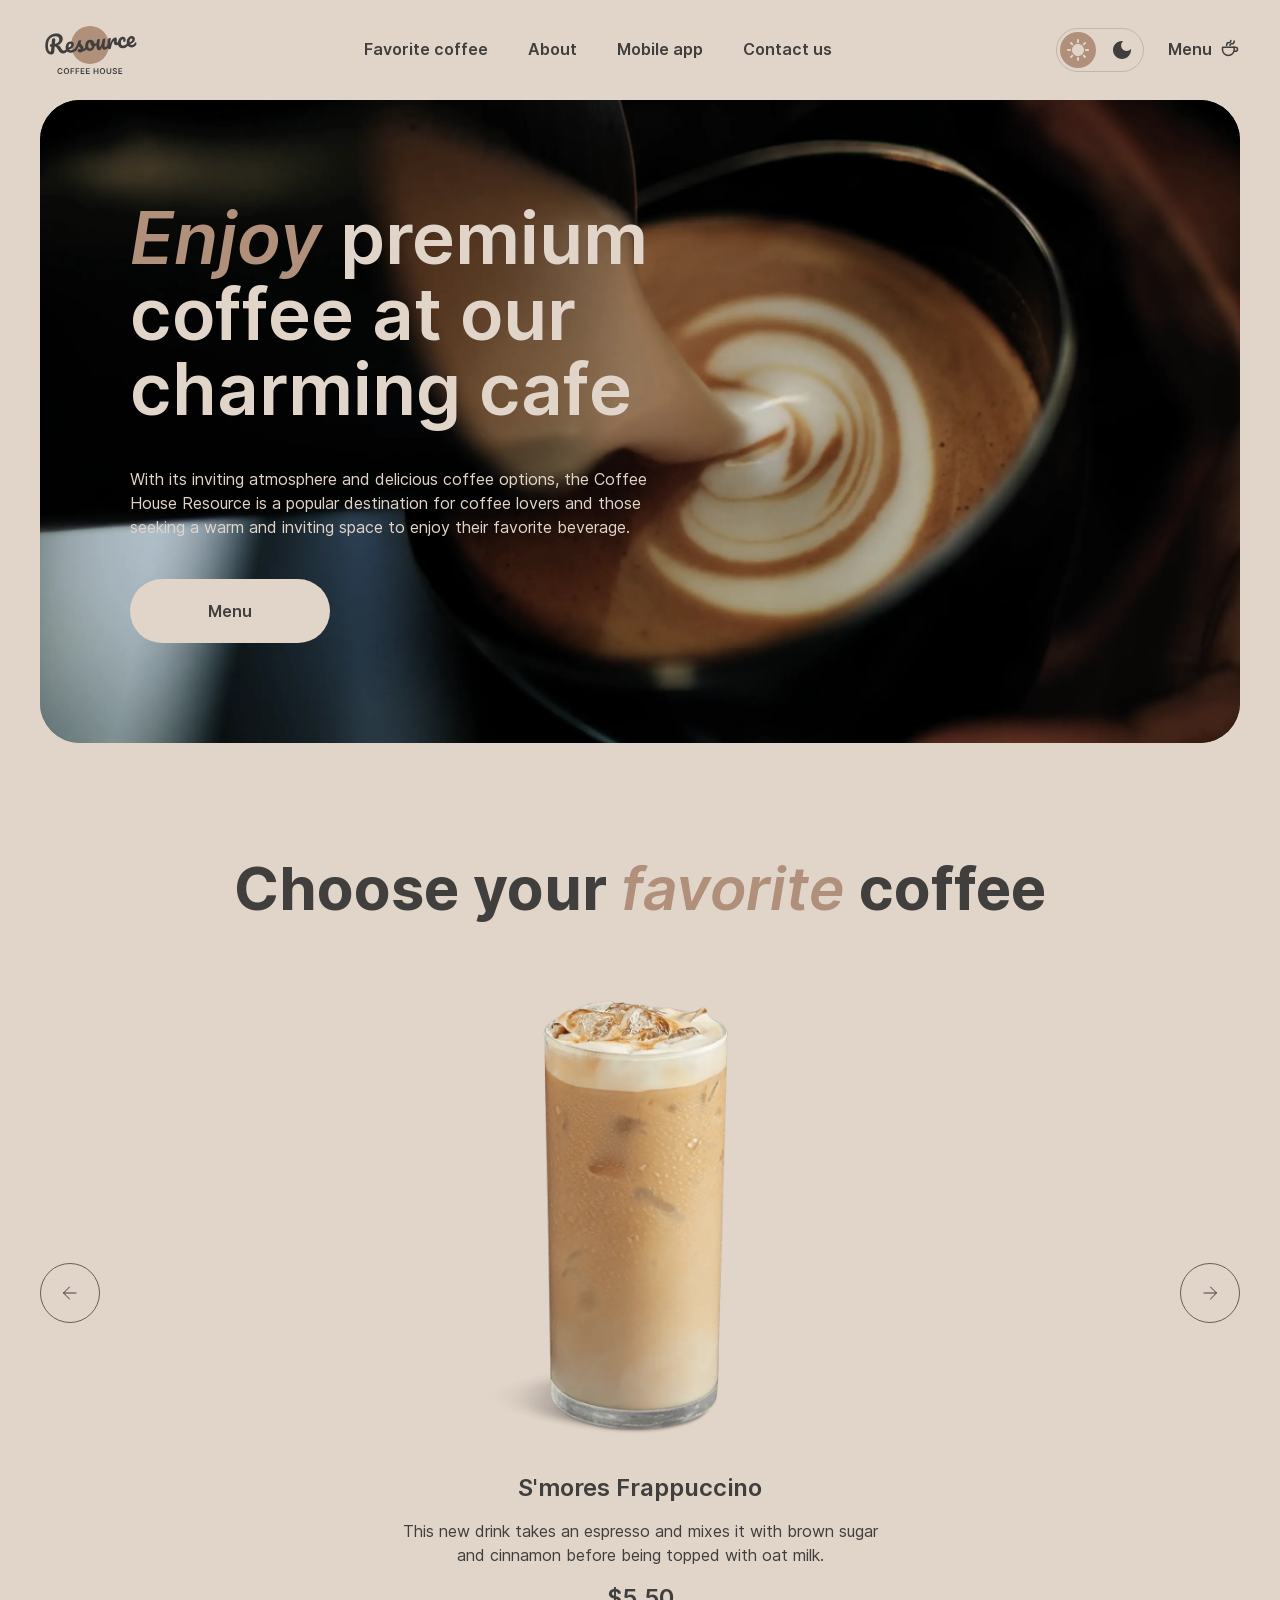
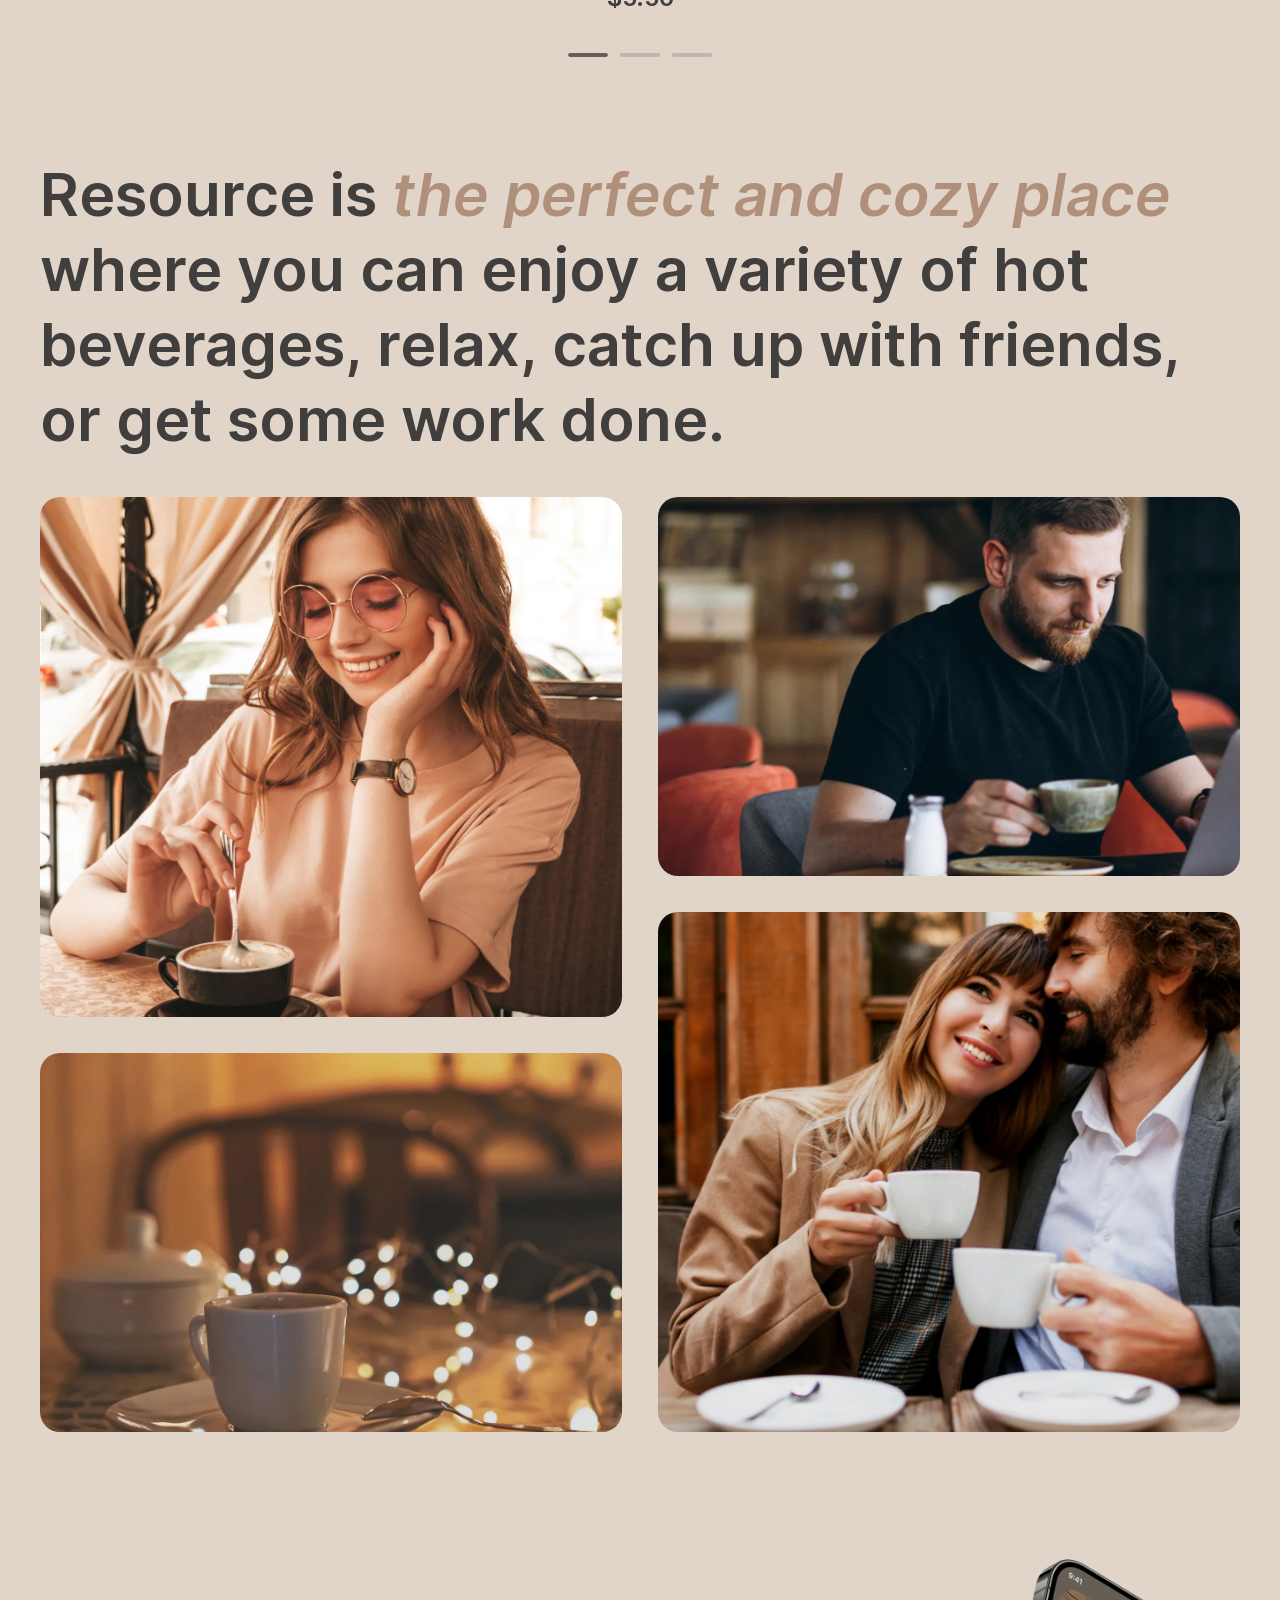
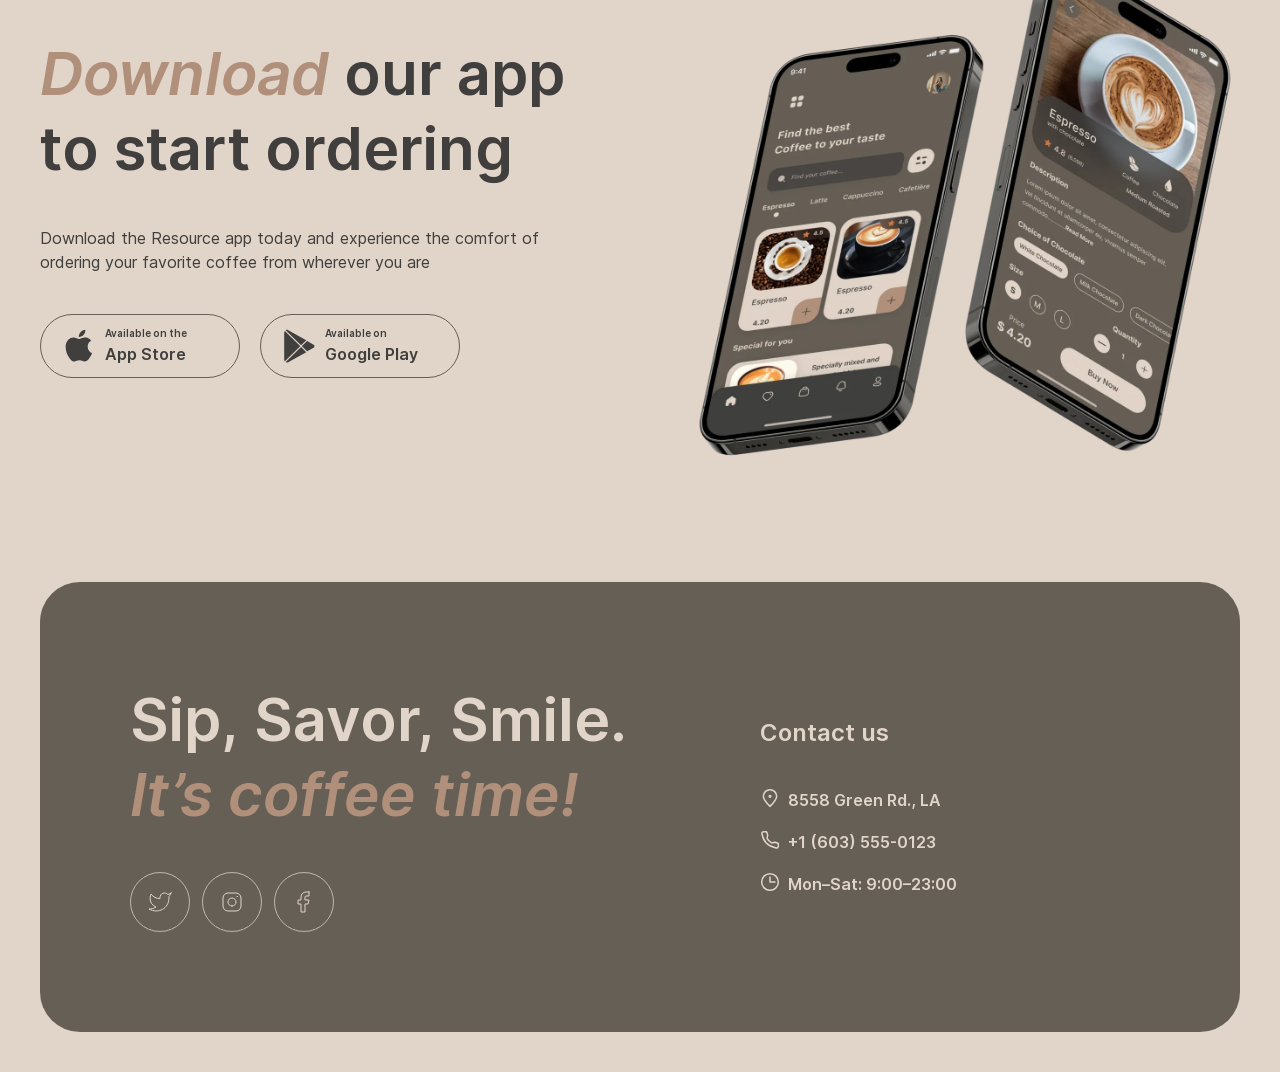
==== commit 8338f5da: "feat: add slider" ====
--- a/index.html
+++ b/index.html
@@ -97,13 +97,37 @@
                                 <div class="slider__slide-item">
                                     <div class="slide">
                                         <div class="slide__img-wrapper">
-                                            <img class="slide__img" src="./assets/img/slider/coffee-slider-1.webp" alt="A glass of S’mores Frappuccino">
-                                        </div>
-                                        <h3 class="slide__header">S’mores Frappuccino</h3>
+                                            <img class="slide__img" src="./assets/img/slider/coffee-slider-1.webp" alt="A glass of S'mores Frappuccino">
+                                        </div>
+                                        <h3 class="slide__header">S'mores Frappuccino</h3>
                                         <div class="slide__description">
                                             This new drink takes an espresso and mixes it with brown sugar and cinnamon before being topped with oat milk.
                                         </div>
                                         <div class="slider__price">$5.50</div>
+                                    </div>
+                                </div>
+                                <div class="slider__slide-item">
+                                    <div class="slide">
+                                        <div class="slide__img-wrapper">
+                                            <img class="slide__img" src="./assets/img/slider/coffee-slider-2.webp" alt="A glass of Caramel Macchiato">
+                                        </div>
+                                        <h3 class="slide__header">Caramel Macchiato</h3>
+                                        <div class="slide__description">
+                                            Fragrant and unique classic espresso with rich caramel-peanut syrup, with cream under whipped thick foam.
+                                        </div>
+                                        <div class="slider__price">$5.00</div>
+                                    </div>
+                                </div>
+                                <div class="slider__slide-item">
+                                    <div class="slide">
+                                        <div class="slide__img-wrapper">
+                                            <img class="slide__img" src="./assets/img/slider/coffee-slider-3.webp" alt="A glass of Ice coffee">
+                                        </div>
+                                        <h3 class="slide__header">Ice coffee</h3>
+                                        <div class="slide__description">
+                                            A popular summer drink that tones and invigorates. Prepared from coffee, milk and ice.
+                                        </div>
+                                        <div class="slider__price">$4.50</div>
                                     </div>
                                 </div>
                             </div>
@@ -118,7 +142,7 @@
                     </div>
                     <div class="slider__pagination-wrapper">
                         <div class="slider__pagination">
-                            <div class="slider__pagination-item"></div>
+                            <div class="slider__pagination-item active"></div>
                             <div class="slider__pagination-item"></div>
                             <div class="slider__pagination-item"></div>
                         </div>
@@ -299,6 +323,7 @@
     </div>
 
     <script type="module" src="./assets/js/main.js"></script>
-    <script type="module" src="./assets/js/popup.js"></script>
+    <!-- <script src="./assets/js/slider.js"></script> -->
+    <!-- <script type="module" src="./assets/js/popup.js"></script> -->
 </body>
 </html>
--- a/assets/css/style.css
+++ b/assets/css/style.css
@@ -1,8 +1,8 @@
 /*--- Fonts ---*/
 /* Inter Regular */
 @font-face {
-  font-family: 'Inter';
-  src: url('./../fonts/Inter-Regular.woff2') format('woff2');
+  font-family: "Inter";
+  src: url("./../fonts/Inter-Regular.woff2") format("woff2");
   font-weight: 400;
   font-style: normal;
   font-display: swap;
@@ -10,8 +10,8 @@
 
 /* Inter SemiBold */
 @font-face {
-  font-family: 'Inter';
-  src: url('./../fonts/Inter-SemiBold.woff2') format('woff2');
+  font-family: "Inter";
+  src: url("./../fonts/Inter-SemiBold.woff2") format("woff2");
   font-weight: 600;
   font-style: normal;
   font-display: swap;
@@ -19,8 +19,8 @@
 
 /* Inter SemiBold Italic */
 @font-face {
-  font-family: 'Inter';
-  src: url('./../fonts/Inter-SemiBoldItalic.woff2') format('woff2');
+  font-family: "Inter";
+  src: url("./../fonts/Inter-SemiBoldItalic.woff2") format("woff2");
   font-weight: 600;
   font-style: italic;
   font-display: swap;
@@ -28,8 +28,8 @@
 
 /* Inter Bold */
 @font-face {
-  font-family: 'Inter';
-  src: url('./../fonts/Inter-Bold.woff2') format('woff2');
+  font-family: "Inter";
+  src: url("./../fonts/Inter-Bold.woff2") format("woff2");
   font-weight: 700;
   font-style: normal;
   font-display: swap;
@@ -104,19 +104,33 @@
   --border-color: #665f55;
   --pagination-color: #c1b6ad;
   --pagination-active: #665f55;
-  --arrow: #403F3D;
+  --arrow: #403f3d;
   --background-overlay: rgba(64, 63, 61, 0.8);
   --bg-modal: #e1d4c9;
   --color-option-active: #665f55;
 
   /* paddings */
-  --main-paddings: clamp(16px, calc(16px + (40 - 16) * ((100vw - 400px) / (760 - 400))), 40px);
+  --main-paddings: clamp(
+    16px,
+    calc(16px + (40 - 16) * ((100vw - 400px) / (760 - 400))),
+    40px
+  );
   --mainscrn-paddings-tb: 100px;
-  --mainscrn-paddings-lr: clamp(60px, calc(60px + (100 - 60) * ((100vw - 800px) / (1440 - 800))), 100px);
+  --mainscrn-paddings-lr: clamp(
+    60px,
+    calc(60px + (100 - 60) * ((100vw - 800px) / (1440 - 800))),
+    100px
+  );
   --footer-paddings-tb: 100px;
-  --footer-paddings-lr: clamp(60px, calc(60px + (100 - 60) * ((100vw - 800px) / (1440 - 800))), 100px);
-
-  transition: background-color 0.4s ease, color 0.4s ease;
+  --footer-paddings-lr: clamp(
+    60px,
+    calc(60px + (100 - 60) * ((100vw - 800px) / (1440 - 800))),
+    100px
+  );
+
+  transition:
+    background-color 0.4s ease,
+    color 0.4s ease;
 }
 
 html[data-theme="dark"] {
@@ -127,7 +141,7 @@
   --border-color: #c1b6ad;
   --pagination-color: #665f55;
   --pagination-active: #c1b6ad;
-  --arrow: #E1D4C9;
+  --arrow: #e1d4c9;
   --background-overlay: rgba(41, 40, 38, 0.8);
   --bg-modal: #403f3d;
   --color-option-active: #292826;
@@ -201,7 +215,7 @@
 }
 
 .link__underline::after {
-  content: '';
+  content: "";
   background-color: var(--text-primary);
   display: block;
   width: 1px;
@@ -216,7 +230,6 @@
   opacity: 1;
 }
 
-
 /*--- Header ---*/
 .header {
   display: flex;
@@ -241,7 +254,7 @@
 }
 
 .header__logo::before {
-  content: '';
+  content: "";
   position: absolute;
   top: 0;
   left: 0;
@@ -267,14 +280,22 @@
 
 .header__menu {
   display: flex;
-  gap: clamp(12px, calc(12px + (40 - 12) * ((100vw - 780px) / (930 - 780))), 40px);
+  gap: clamp(
+    12px,
+    calc(12px + (40 - 12) * ((100vw - 780px) / (930 - 780))),
+    40px
+  );
 }
 
 .header__btns-wrapper {
   display: flex;
   flex-direction: row-reverse;
   align-items: center;
-  gap: clamp(12px, calc(12px + (24 - 12) * ((100vw - 780px) / (930 - 780))), 24px);
+  gap: clamp(
+    12px,
+    calc(12px + (24 - 12) * ((100vw - 780px) / (930 - 780))),
+    24px
+  );
 }
 
 .header__mob-menu {
@@ -296,7 +317,7 @@
 
 .header__mob-menu::before,
 .header__mob-menu::after {
-  content: '';
+  content: "";
   position: absolute;
   top: 16px;
   left: 13px;
@@ -331,7 +352,7 @@
 
 .header__menu-btn_coffee::before,
 .header__menu-btn_coffee::after {
-  content: '';
+  content: "";
   position: absolute;
   top: 0px;
   right: 0px;
@@ -382,7 +403,7 @@
 }
 
 .header__theme::before {
-  content: '';
+  content: "";
   position: absolute;
   top: 0;
   left: 0;
@@ -407,8 +428,6 @@
 html[data-theme="dark"] .header__theme::before {
   background-image: url(./../img/theme-switch-dark-hover.svg);
 }
-
-
 
 /*--- Main ---*/
 .main {
@@ -448,14 +467,18 @@
 .mainscrn__content {
   position: relative;
   z-index: 2;
-  
+
   width: 100%;
   max-width: 530px;
 }
 
 .mainscrn__title {
   font-weight: 600;
-  font-size: clamp(42px, calc(42px + (72 - 42) * ((100vw - 400px) / (760 - 400))), 72px);
+  font-size: clamp(
+    42px,
+    calc(42px + (72 - 42) * ((100vw - 400px) / (760 - 400))),
+    72px
+  );
   color: var(--text-inverse);
   line-height: 1.05;
 }
@@ -497,7 +520,7 @@
 }
 
 .mainscrn__link-txt::after {
-  content: '';
+  content: "";
   position: absolute;
   top: 0px;
   right: 0px;
@@ -524,7 +547,11 @@
 }
 
 .favorite-coffee__title {
-  font-size: clamp(32px, calc(32px + (60 - 32) * ((100vw - 400px) / (760 - 400))), 60px);
+  font-size: clamp(
+    32px,
+    calc(32px + (60 - 32) * ((100vw - 400px) / (760 - 400))),
+    60px
+  );
   color: var(--text-primary);
   text-align: center;
 }
@@ -537,7 +564,10 @@
 
 .slider__wrapper {
   display: flex;
+  align-items: center;
   justify-content: space-between;
+  gap: 20px;
+  max-width: 100%;
 }
 
 .slider__pagination-wrapper {
@@ -564,7 +594,7 @@
 }
 
 .slider__pagination-item::before {
-  content: '';
+  content: "";
   position: absolute;
   top: 0;
   left: 0;
@@ -574,18 +604,39 @@
 
   border-radius: 2px;
   background-color: var(--pagination-active);
-  
+
   transform: translateX(-100%);
-}
-
-.slider__pagination-item:nth-child(1)::before {
+  transition: all 0.4s ease;
+}
+
+.slider__pagination-item.active::before {
   transform: translateX(0%);
 }
 
+.slider__pagination-item::before {
+  transition: transform 0.4s ease;
+}
+
+/* Выход вправо (при движении слайдера вправо / prev) */
+.slider__pagination-item.exit-right::before {
+  transform: translateX(100%);
+}
+
+/* Подготовка к входу справа (без анимации, для последующего появления) */
+.slider__pagination-item.prepare-right::before {
+  transform: translateX(100%);
+  transition: none;
+}
+
+.slider__pagination-item.no-transition::before {
+  transition: none !important;
+}
+
 .slider__btn-wrapper {
   display: flex;
   justify-content: center;
   align-items: center;
+  flex-shrink: 0;
 
   width: 60px;
 }
@@ -618,7 +669,8 @@
 .slider__line-wrapper {
   position: relative;
   flex: 1 1 auto;
-  
+  overflow: hidden;
+
   min-height: 100px;
 }
 
@@ -626,6 +678,7 @@
   position: relative;
 
   display: flex;
+  transition: transform 0.4s ease;
 
   width: 100%;
   min-height: 100px;
@@ -634,7 +687,8 @@
 .slider__slide-item {
   display: flex;
   justify-content: center;
-  
+  flex-shrink: 0;
+
   width: 100%;
 }
 
@@ -691,14 +745,22 @@
 }
 
 .about__title {
-  font-size: clamp(32px, calc(32px + (60 - 32) * ((100vw - 400px) / (760 - 400))), 60px);
+  font-size: clamp(
+    32px,
+    calc(32px + (60 - 32) * ((100vw - 400px) / (760 - 400))),
+    60px
+  );
   font-weight: 600;
   line-height: 1.25;
 }
 
 .about__gallery-wrapper {
   display: flex;
-  gap: clamp(12px, calc(12px + (40 - 12) * ((100vw - 780px) / (1360 - 780))), 40px);
+  gap: clamp(
+    12px,
+    calc(12px + (40 - 12) * ((100vw - 780px) / (1360 - 780))),
+    40px
+  );
 
   margin-top: 40px;
 }
@@ -708,7 +770,11 @@
   display: flex;
   flex-direction: column;
   align-items: center;
-  gap: clamp(12px, calc(12px + (40 - 12) * ((100vw - 780px) / (1360 - 780))), 40px);
+  gap: clamp(
+    12px,
+    calc(12px + (40 - 12) * ((100vw - 780px) / (1360 - 780))),
+    40px
+  );
 
   width: 50%;
 }
@@ -762,7 +828,11 @@
 }
 
 .mob-app__title {
-  font-size: clamp(32px, calc(32px + (60 - 32) * ((100vw - 400px) / (760 - 400))), 60px);
+  font-size: clamp(
+    32px,
+    calc(32px + (60 - 32) * ((100vw - 400px) / (760 - 400))),
+    60px
+  );
   font-weight: 600;
   line-height: 1.25;
 }
@@ -845,8 +915,12 @@
 .menu-section__title {
   width: 100%;
   max-width: 800px;
-  
-  font-size: clamp(32px, calc(32px + (60 - 32) * ((100vw - 400px) / (760 - 400))), 60px);
+
+  font-size: clamp(
+    32px,
+    calc(32px + (60 - 32) * ((100vw - 400px) / (760 - 400))),
+    60px
+  );
   font-weight: 600;
   line-height: 1.25;
   text-align: center;
@@ -877,7 +951,7 @@
 
   cursor: pointer;
 
-  transition: all 0.4s ease;  
+  transition: all 0.4s ease;
 }
 
 .menu-section__option-icon {
@@ -921,19 +995,21 @@
   color: var(--text-inverse);
 }
 
-html[data-theme="dark"] .menu-section__option_active .menu-section__option-icon {
+html[data-theme="dark"]
+  .menu-section__option_active
+  .menu-section__option-icon {
   background-color: #292826;
 }
 
 .menu-section__goods-wrapper {
-  margin-top: 40px;  
+  margin-top: 40px;
 }
 
 .goods {
   display: flex;
   justify-content: center;
   flex-wrap: wrap;
-  gap: 40px;  
+  gap: 40px;
 }
 
 .goods__item {
@@ -1027,7 +1103,7 @@
 }
 
 .more-goods svg path {
-  stroke: #403F3D;
+  stroke: #403f3d;
   transition: all 0.4s ease;
 }
 
@@ -1074,7 +1150,11 @@
 }
 
 .footer__title {
-  font-size: clamp(32px, calc(32px + (60 - 32) * ((100vw - 400px) / (760 - 400))), 60px);
+  font-size: clamp(
+    32px,
+    calc(32px + (60 - 32) * ((100vw - 400px) / (760 - 400))),
+    60px
+  );
   font-weight: 600;
   line-height: 1.25;
   color: var(--text-inverse);
@@ -1143,7 +1223,7 @@
 }
 
 .footer__link-underline::after {
-  content: '';
+  content: "";
   background-color: var(--text-inverse);
   display: block;
   width: 1px;
@@ -1164,7 +1244,9 @@
   background: var(--background-overlay);
   opacity: 0;
   visibility: hidden;
-  transition: opacity 0.25s ease, visibility 0.25s ease;
+  transition:
+    opacity 0.25s ease,
+    visibility 0.25s ease;
   pointer-events: none;
 }
 
@@ -1189,8 +1271,8 @@
   transition: transform 0.25s ease;
 }
 
-.modal-overlay--open .modal { 
-  transform: scale(1); 
+.modal-overlay--open .modal {
+  transform: scale(1);
 }
 
 .modal__photo {
@@ -1264,7 +1346,7 @@
 .modal__badge {
   display: flex;
   justify-content: center;
-  align-items: center;  
+  align-items: center;
   flex: none;
 
   width: 30px;
@@ -1341,7 +1423,6 @@
   transition: all 0.4s ease;
 }
 
-
 /*--- Media ---*/
 @media (hover: hover) and (pointer: fine) {
   .link:hover .link__underline::after {
@@ -1366,7 +1447,7 @@
   }
 
   .slider__btn:hover svg path {
-    stroke: #E1D4C9;
+    stroke: #e1d4c9;
   }
 
   html[data-theme="dark"] .slider__btn:hover,
@@ -1403,7 +1484,7 @@
   }
 
   html[data-theme="dark"] .footer__social-link:hover svg path {
-    stroke: #E1D4C9;
+    stroke: #e1d4c9;
   }
 
   .footer__link:hover .footer__link-underline::after {
@@ -1427,7 +1508,9 @@
     color: var(--text-inverse);
   }
 
-  html[data-theme="dark"] .menu-section__option:hover .menu-section__option-icon {
+  html[data-theme="dark"]
+    .menu-section__option:hover
+    .menu-section__option-icon {
     background-color: #292826;
   }
 
@@ -1462,7 +1545,7 @@
 
   .modal__photo:hover .modal__photo-img {
     transform: scale(1);
-  } 
+  }
 }
 
 @media (max-width: 1150px) {
@@ -1509,10 +1592,26 @@
 
 @media (max-width: 768px) {
   :root {
-    --mainscrn-paddings-tb: clamp(60px, calc(60px + (100 - 60) * ((100vw - 400px) / (760 - 400))), 100px);
-    --mainscrn-paddings-lr: clamp(16px, calc(16px + (60 - 16) * ((100vw - 400px) / (760 - 400))), 60px); 
-    --footer-paddings-tb: clamp(60px, calc(60px + (100 - 60) * ((100vw - 400px) / (760 - 400))), 100px);
-    --footer-paddings-lr: clamp(16px, calc(16px + (60 - 16) * ((100vw - 400px) / (760 - 400))), 60px); 
+    --mainscrn-paddings-tb: clamp(
+      60px,
+      calc(60px + (100 - 60) * ((100vw - 400px) / (760 - 400))),
+      100px
+    );
+    --mainscrn-paddings-lr: clamp(
+      16px,
+      calc(16px + (60 - 16) * ((100vw - 400px) / (760 - 400))),
+      60px
+    );
+    --footer-paddings-tb: clamp(
+      60px,
+      calc(60px + (100 - 60) * ((100vw - 400px) / (760 - 400))),
+      100px
+    );
+    --footer-paddings-lr: clamp(
+      16px,
+      calc(16px + (60 - 16) * ((100vw - 400px) / (760 - 400))),
+      60px
+    );
   }
 
   .header__menu-btn_coffee,
@@ -1561,7 +1660,8 @@
     height: auto;
   }
 
-  .header__menu-btn_coffee::before, .header__menu-btn_coffee::after {
+  .header__menu-btn_coffee::before,
+  .header__menu-btn_coffee::after {
     width: 40px;
     height: 40px;
   }
@@ -1591,7 +1691,11 @@
 
   .mob-app,
   .footer {
-    gap: clamp(40px, calc(40px + (100 - 40) * ((100vw - 400px) / (760 - 400))), 100px);
+    gap: clamp(
+      40px,
+      calc(40px + (100 - 40) * ((100vw - 400px) / (760 - 400))),
+      100px
+    );
   }
 }
 
@@ -1606,7 +1710,6 @@
     display: none;
   }
 }
-
 
 /*--- popup ---*/
 .popup {
@@ -1626,4 +1729,4 @@
 .popup-h3 {
   margin-top: 60px;
   font-size: 26px;
-}+}
